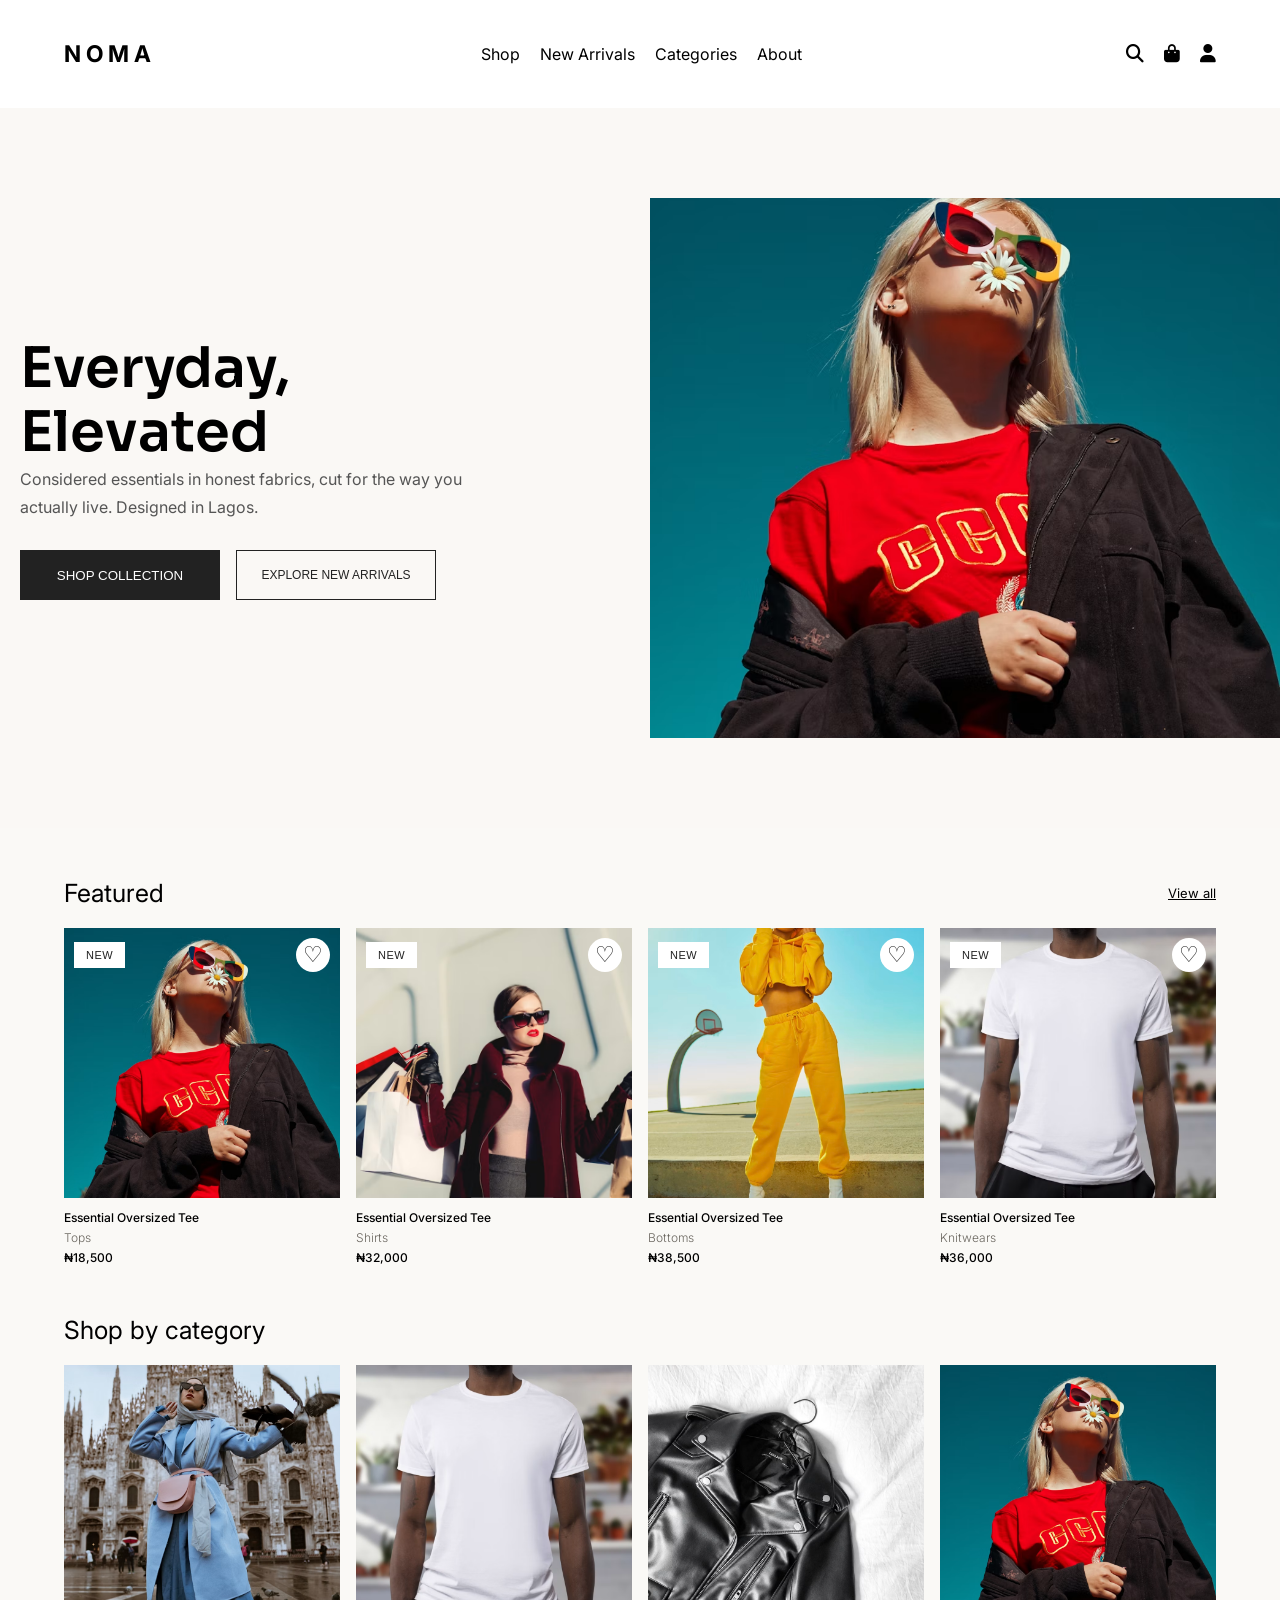
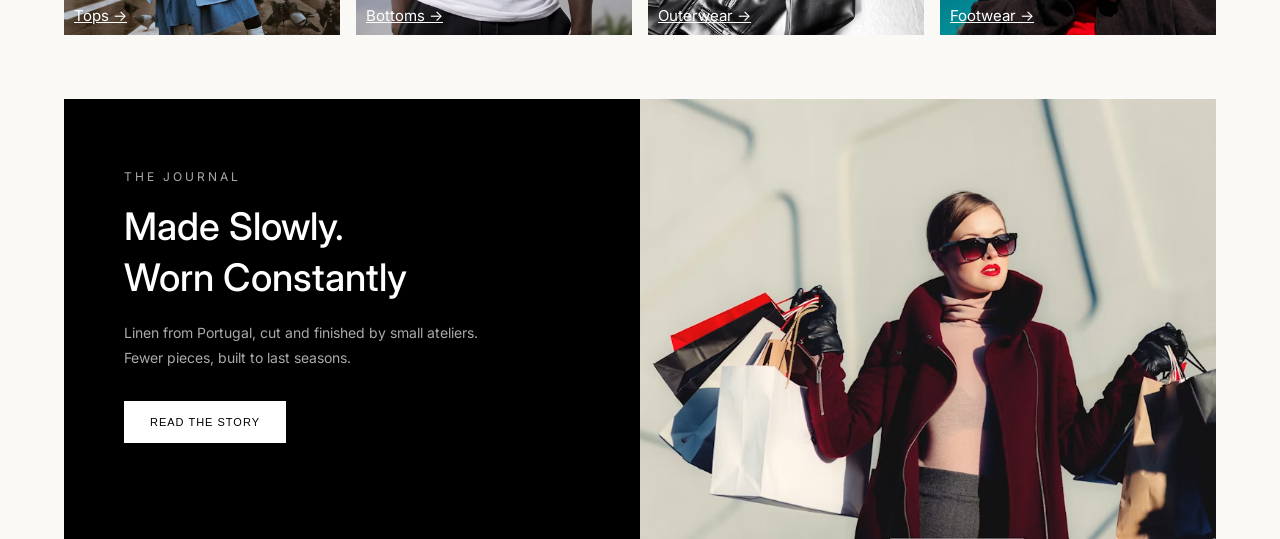
==== index.html @ 4d9f53d2 "update on story" ====
<!doctype html>
<html lang="en">

<head>
  <meta charset="UTF-8" />
  <meta name="viewport" content="width=device-width, initial-scale=1.0" />
  <link rel="stylesheet" href="https://cdnjs.cloudflare.com/ajax/libs/font-awesome/6.7.2/css/all.min.css" />
  <link rel="stylesheet" href="/css/style.css" />
  <title>NOMA</title>
</head>

<body>
  <div class="container">
    <nav class="nav">
      <i class="fa-solid fa-bars menu-icon" id="menu-toggle"></i>

      <h1>NOMA</h1>

      <div class="nav-sect2" id="nav-links">
        <a href="#">Shop</a>
        <a href="#">New Arrivals</a>
        <a href="#">Categories</a>
        <a href="#">About</a>
      </div>

      <div class="nav-icons">
        <i class="fa-solid fa-magnifying-glass"></i>
        <i class="fa-solid fa-bag-shopping"></i>
        <i class="fa-solid fa-user account-icon"></i>
      </div>
    </nav>

    <div class="header">
      <div class="header-text">
        <h1>
          Everyday, <br />
          Elevated
        </h1>
        <p>
          Considered essentials in honest fabrics, cut for the way you
          actually live. Designed in Lagos.
        </p>
        <div class="button">
          <button>SHOP COLLECTION</button>
          <button>EXPLORE NEW ARRIVALS</button>
        </div>
      </div>
      <div class="header-image">
        <img src="./assets/product-5.avif" alt="" />
      </div>
    </div>

    <div class="feature">
      <div class="feature-text">
        <h1>Featured</h1>
        <a href="#">View all</a>
      </div>
      <div class="feature-cards">
        <div class="product-card">
          <div class="product-image-container">
            <img src="./assets/product-5.avif" class="product-image" />
            <div class="feature-button">
              <button class="product-badge">New</button>
              <button class="wishlist-button">♡</button>
            </div>
          </div>
          <div class="product-info">
            <h2 class="product-name">Essential Oversized Tee</h2>
            <h3 class="product-catgory">Tops</h3>
            <h4 class="product-price">₦18,500</h4>
          </div>
        </div>
        <div class="product-card">
          <div class="product-image-container">
            <img src="./assets/product-1.avif" class="product-image" />
            <div class="feature-button">
              <button class="product-badge">New</button>
              <button class="wishlist-button">♡</button>
            </div>
          </div>
          <div class="product-info">
            <h2 class="product-name">Essential Oversized Tee</h2>
            <h3 class="product-catgory">Shirts</h3>
            <h4 class="product-price">₦32,000</h4>
          </div>
        </div>
        <div class="product-card">
          <div class="product-image-container">
            <img src="./assets/product-2.avif" class="product-image" />
            <div class="feature-button">
              <button class="product-badge">New</button>
              <button class="wishlist-button">♡</button>
            </div>
          </div>
          <div class="product-info">
            <h2 class="product-name">Essential Oversized Tee</h2>
            <h3 class="product-catgory">Bottoms</h3>
            <h4 class="product-price">₦38,500</h4>
          </div>
        </div>
        <div class="product-card">
          <div class="product-image-container">
            <img src="./assets/product-3.avif" class="product-image" />
            <div class="feature-button">
              <button class="product-badge">New</button>
              <button class="wishlist-button">♡</button>
            </div>
          </div>
          <div class="product-info">
            <h2 class="product-name">Essential Oversized Tee</h2>
            <h3 class="product-catgory">Knitwears</h3>
            <h4 class="product-price">₦36,000</h4>
          </div>
        </div>
      </div>
      </div>

       <div class="feature">
        <div class="feature-text">
          <h1>Shop by category</h1>
        </div>
        <div class="feature-cards">
          <div class="product-card">
            <div class="product-image-container">
              <img src="./assets/product-6.avif" class="product-image" />
              <a href="#">Tops &rarr;</a>
            </div>
          </div>
          <div class="product-card">
            <div class="product-image-container">
              <img src="./assets/product-3.avif" class="product-image" />
              <a href="#">Bottoms &rarr;</a>
            </div>
          </div>
          <div class="product-card">
            <div class="product-image-container">
              <img src="./assets/product-7.avif" class="product-image" />
              <a href="#">Outerwear &rarr;</a>
            </div>
          </div>
          <div class="product-card">
            <div class="product-image-container">
              <img src="./assets/product-5.avif" class="product-image" />
              <a href="#">Footwear &rarr;</a>
            </div>
          </div>
        </div>
      </div>
    <div class="story">
      <div class="story-text">
        <h4>The Journal</h4>
        <h1>Made Slowly.</h1>
        <h1>Worn Constantly</h1>
        <p>Linen from Portugal, cut and finished by small ateliers. Fewer pieces, built to last seasons.</p>
        <button>READ THE STORY</button>
      </div>
      <div class="story-image">
        <img src="./assets/product-1.avif" alt="">
      </div>
    </div>

  </div>
    <script src="js/main.js"></script>
</body>

</html>
---- css/style.css ----
@import url("https://fonts.googleapis.com/css2?family=Inter:ital,opsz,wght@0,14..32,100..900;1,14..32,100..900&family=Sora:wght@100..800&display=swap");

* {
  margin: 0;
  padding: 0;
  box-sizing: border-box;
}

body {
  font-family: "Inter", sans-serif;
  background-color: #faf9f6;
}

/* Nav Css Goes here >>>>> */
.nav {
  display: flex;
  justify-content: space-between;
  align-items: center;
  min-height: 12vh;
  background-color: #fff;
  padding: 15px 5%;
}

.nav > h1 {
  letter-spacing: 5px;
  font-size: 23px;
}

.nav-sect2 {
  display: flex;
  gap: 20px;
}

.nav-sect2 > a {
  text-decoration: none;
  color: #000;
  font-weight: 400;
}

.nav-icons {
  display: flex;
  gap: 20px;
  align-items: center;
}

.nav-icons i {
  font-size: 18px;
  cursor: pointer;
}

.menu-icon {
  display: none;
  font-size: 20px;
  cursor: pointer;
}

/* Mobile menu */
@media screen and (max-width: 768px) {
  .nav {
    position: relative;
    min-height: 70px;
    padding: 15px 20px;
  }

  .nav-sect2 {
    display: none;
    position: absolute;
    top: 100%;
    left: 0;
    width: 100%;
    flex-direction: column;
    gap: 0;
    background-color: #fff;
    padding: 15px 20px;
    z-index: 10;
  }

  .nav-sect2.active {
    display: flex;
  }

  .nav-sect2 a {
    padding: 12px 0;
  }

  .menu-icon {
    display: block;
  }

  .nav > h1 {
    font-size: 21px;
  }

  .nav-icons {
    gap: 15px;
  }

  .account-icon {
    display: none;
  }
}

/* Header Css goes here >>>>> */

.header {
  display: flex;
  min-height: 80vh;
  align-items: center;
  padding-left: 20px;
  background-color: #faf8f5;
}
.header-text {
  width: 50%;
}
.header-image {
  width: 50%;
}
.header-image img {
  width: 100%;
  height: auto;
  max-height: 540px;
  object-fit: cover;
  display: block;
}
.header-text h1 {
  font-family: "Sora", sans-serif;
  font-size: 56px;
  font-weight: 600;
  line-height: 1.15;
}
.header-text p {
  font-size: 16px;
  line-height: 1.8;
  color: #555;
  max-width: 450px;
}
.button {
  display: flex;
  gap: 16px;
  margin-top: 28px;
}
.button button:first-child {
  background-color: #222;
  color: #fff;
  border: 1px solid #222;
}

.button button:last-child {
  background-color: transparent;
  color: #222;
  border: 1px solid #222;
  font-size: 12px;
}
.button button {
  padding: 14px 20px;
  width: 200px;
  height: 50px;
  cursor: pointer;
  transition: 0.3s ease;
}
.button button:first-child:hover {
  background-color: #444;
}

.button button:last-child:hover {
  background-color: #222;
  color: #fff;
}

@media (max-width: 768px) {
  .header {
    flex-direction: column;
    padding: 40px 20px;
    gap: 32px;
  }
  .header-text,
  .header-image {
    width: 100%;
  }
  .button {
    flex-wrap: wrap;
  }
  .header-image img {
    max-height: 420px;
  }
}
.feature {
  width: 90%;
  margin: auto;
  margin-top: 50px;
}
.feature-text {
  display: flex;
  justify-content: space-between;
  align-items: center;
}
.feature h1 {
  font-weight: 400;
  font-size: 25px;
}
.feature a {
  color: #000;
  font-size: 13px;
}
.feature-cards {
  margin-top: 20px;
}
.product-card {
  /* width: 290px; */
  width: calc(25% - 12px);
  min-width: 200px;
}
.product-image-container img {
  width: 100%;
  height: 270px;
  display: block;
  object-fit: cover;
}
.product-image-container {
  position: relative;
}

.feature-button {
  position: absolute;
  top: 10px;
  left: 10px;
  right: 10px;
  display: flex;
  justify-content: space-between;
  align-items: center;
}

.product-badge {
  background-color: #fff;
  color: #222;
  border: none;
  padding: 7px 12px;
  font-size: 11px;
  font-weight: 500;
  letter-spacing: 0.5px;
  text-transform: uppercase;
  cursor: pointer;
}

.wishlist-button {
  width: 34px;
  height: 34px;
  display: flex;
  justify-content: center;
  align-items: center;
  background-color: #fff;
  color: #222;
  border: none;
  border-radius: 50%;
  font-size: 22px;
  cursor: pointer;
  transition: all 0.3s ease;
}

.wishlist-button:hover {
  background-color: #222;
  color: #fff;
}

.feature-cards {
  display: flex;
  justify-content: space-between;
  gap: 1rem;
  flex-wrap: wrap;
}
.product-info {
  margin-top: 12px;
  display: flex;
  flex-direction: column;
  gap: 5px;
}
.product-info h2 {
  font-weight: 500;
  font-size: 12px;
}
.product-info h3 {
  font-size: 12px;
  color: #6b6760;
  font-weight: 300;
}
.product-info h4 {
  font-size: 12px;
  font-weight: 500;
}

/* Tablet */
@media (max-width: 1024px) {
  .product-card {
    width: calc(33.333% - 12px);
    min-width: 0;
  }
}

/* Mobile */
@media (max-width: 768px) {
  .feature {
    width: 92%;
  }

  .feature-cards {
    display: grid;
    grid-template-columns: repeat(2, minmax(0, 1fr));
    gap: 24px 12px;
  }

  .product-card {
    width: 100%;
  }

  .product-image-container img {
    height: auto;
    aspect-ratio: 3 / 4;
    object-fit: cover;
  }

  .feature h1 {
    font-size: 22px;
  }

  .product-info h2,
  .product-info h3,
  .product-info h4 {
    font-size: 11px;
  }
}

/* Small mobile screens */
@media (max-width: 380px) {
  .feature-cards {
    gap: 20px 8px;
  }

  .product-info h2,
  .product-info h3,
  .product-info h4 {
    font-size: 10px;
  }

  .product-badge {
    padding: 5px 7px;
    font-size: 9px;
  }

  .wishlist-button {
    width: 30px;
    height: 30px;
    font-size: 19px;
  }
}
.product-image-container > a {
  position: absolute;
  /* top: -2px; */
  bottom: 10px;
  left: 10px;
  right: 10px;
  display: flex;
  justify-content: space-between;
  align-items: center;
  color: #fff;
  font-size: 15px;
}
.story {
  display: flex;
  justify-content: center;
  align-items: stretch;
  max-width: 90%;
  overflow-x: hidden;
  margin: auto;
  margin-top: 4rem;
}
.story-text {
  width: 50%;
  box-sizing: border-box;
  padding: 70px 60px;
  color: #fff;
  background-color: #000;
}
.story-image {
  width: 50%;
}
.story-image > img {
  width: 100%;
  height: 440px;
  object-fit: cover;
  display: block;
}
.story-text h4 {
  font-size: 12px;
  font-weight: 400;
  letter-spacing: 3px;
  text-transform: uppercase;
  color: #aaa;
  margin-bottom: 20px;
}

.story-text h1 {
  font-size: 38px;
  font-weight: 500;
  line-height: 1.2;
  margin-bottom: 5px;
}

.story-text p {
  color: #aaa;
  font-size: 14px;
  line-height: 1.8;
  margin-top: 20px;
  max-width: 380px;
}

.story-text button {
  margin-top: 30px;
  padding: 14px 25px;
  background: #fff;
  color: #000;
  border: 1px solid #fff;
  cursor: pointer;
  letter-spacing: 1px;
  font-size: 11px;
}
/* Tablet */
@media (max-width: 768px) {
  .story {
    max-width: 95%;
  }

  .story-text {
    padding: 40px 30px;
  }

  .story-text h1 {
    font-size: 30px;
  }

  .story-image img {
    height: 380px;
  }
}

/* Mobile */
@media (max-width: 480px) {
  .story {
    flex-direction: column;
    max-width: 90%;
  }

  .story-text,
  .story-image {
    width: 100%;
  }

  .story-text {
    padding: 40px 25px;
  }

  .story-text h1 {
    font-size: 28px;
  }

  .story-text p {
    font-size: 13px;
  }

  .story-image img {
    width: 100%;
    height: 350px;
  }
}
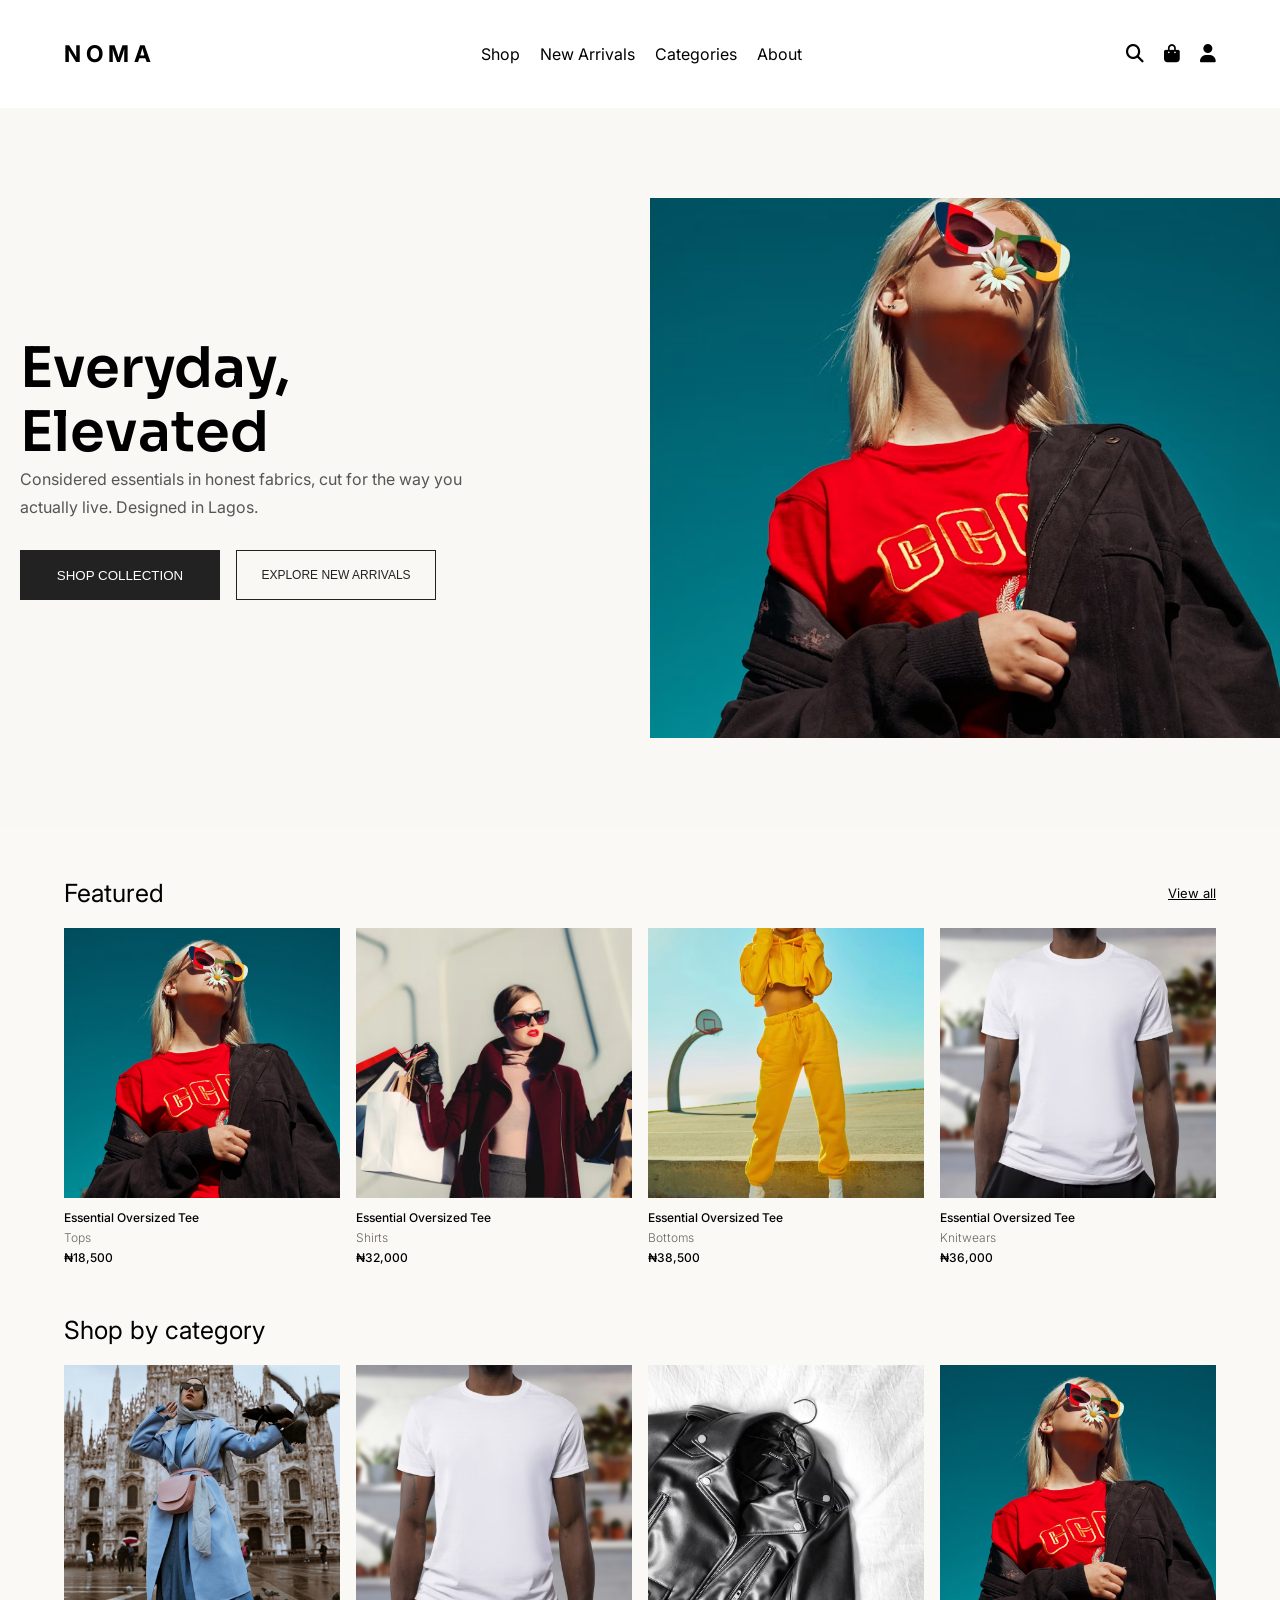
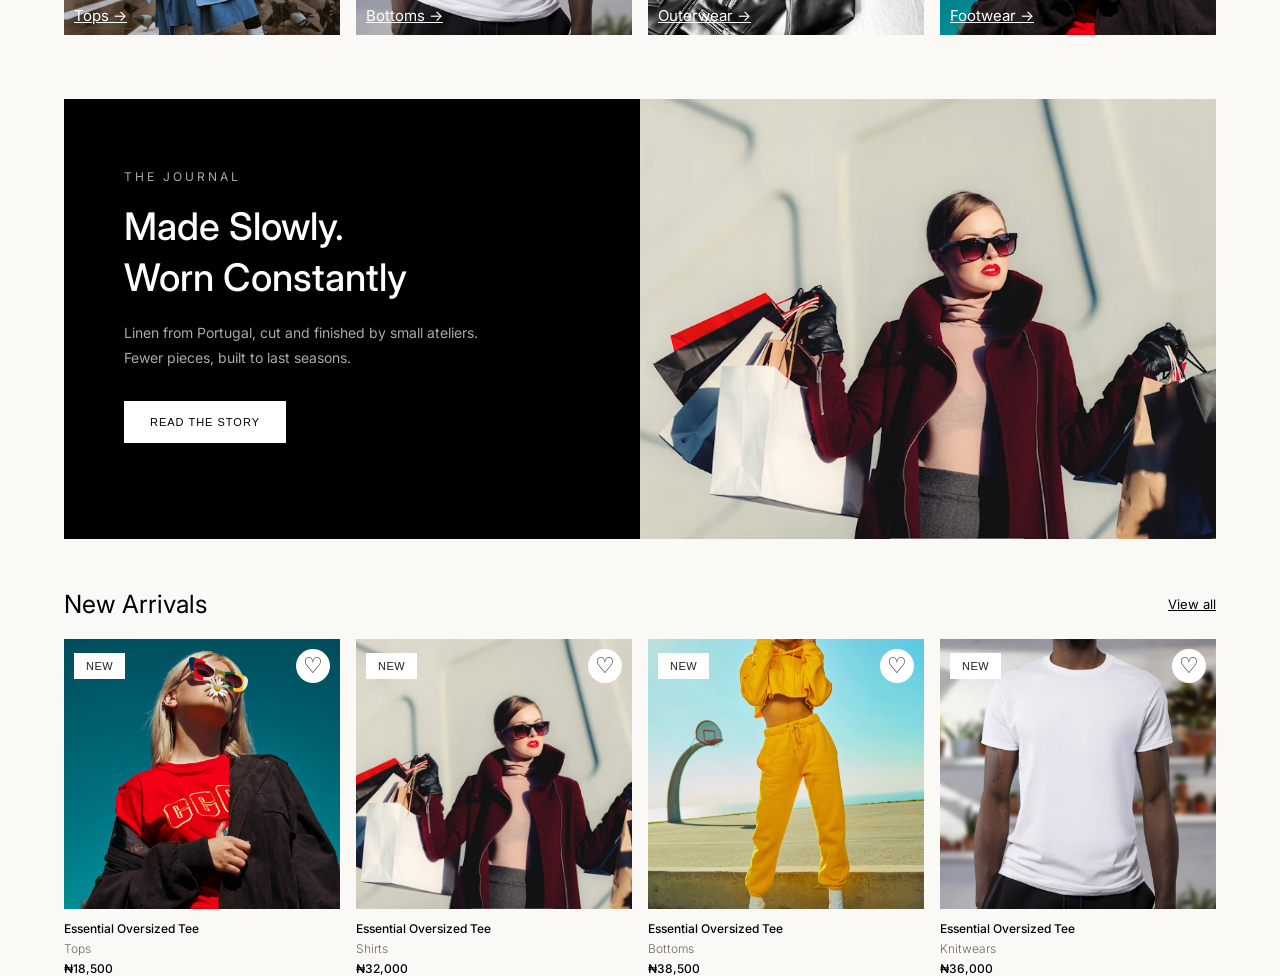
==== commit b2dbdaf8: "new arrivals" ====
--- a/index.html
+++ b/index.html
@@ -59,10 +59,6 @@
         <div class="product-card">
           <div class="product-image-container">
             <img src="./assets/product-5.avif" class="product-image" />
-            <div class="feature-button">
-              <button class="product-badge">New</button>
-              <button class="wishlist-button">♡</button>
-            </div>
           </div>
           <div class="product-info">
             <h2 class="product-name">Essential Oversized Tee</h2>
@@ -73,10 +69,6 @@
         <div class="product-card">
           <div class="product-image-container">
             <img src="./assets/product-1.avif" class="product-image" />
-            <div class="feature-button">
-              <button class="product-badge">New</button>
-              <button class="wishlist-button">♡</button>
-            </div>
           </div>
           <div class="product-info">
             <h2 class="product-name">Essential Oversized Tee</h2>
@@ -87,10 +79,6 @@
         <div class="product-card">
           <div class="product-image-container">
             <img src="./assets/product-2.avif" class="product-image" />
-            <div class="feature-button">
-              <button class="product-badge">New</button>
-              <button class="wishlist-button">♡</button>
-            </div>
           </div>
           <div class="product-info">
             <h2 class="product-name">Essential Oversized Tee</h2>
@@ -101,10 +89,6 @@
         <div class="product-card">
           <div class="product-image-container">
             <img src="./assets/product-3.avif" class="product-image" />
-            <div class="feature-button">
-              <button class="product-badge">New</button>
-              <button class="wishlist-button">♡</button>
-            </div>
           </div>
           <div class="product-info">
             <h2 class="product-name">Essential Oversized Tee</h2>
@@ -159,6 +143,71 @@
       </div>
     </div>
 
+     <div class="feature">
+      <div class="feature-text">
+        <h1>New Arrivals</h1>
+        <a href="#">View all</a>
+      </div>
+      <div class="feature-cards">
+        <div class="product-card">
+          <div class="product-image-container">
+            <img src="./assets/product-5.avif" class="product-image" />
+            <div class="feature-button">
+              <button class="product-badge">New</button>
+              <button class="wishlist-button">♡</button>
+            </div>
+          </div>
+          <div class="product-info">
+            <h2 class="product-name">Essential Oversized Tee</h2>
+            <h3 class="product-catgory">Tops</h3>
+            <h4 class="product-price">₦18,500</h4>
+          </div>
+        </div>
+        <div class="product-card">
+          <div class="product-image-container">
+            <img src="./assets/product-1.avif" class="product-image" />
+            <div class="feature-button">
+              <button class="product-badge">New</button>
+              <button class="wishlist-button">♡</button>
+            </div>
+          </div>
+          <div class="product-info">
+            <h2 class="product-name">Essential Oversized Tee</h2>
+            <h3 class="product-catgory">Shirts</h3>
+            <h4 class="product-price">₦32,000</h4>
+          </div>
+        </div>
+        <div class="product-card">
+          <div class="product-image-container">
+            <img src="./assets/product-2.avif" class="product-image" />
+            <div class="feature-button">
+              <button class="product-badge">New</button>
+              <button class="wishlist-button">♡</button>
+            </div>
+          </div>
+          <div class="product-info">
+            <h2 class="product-name">Essential Oversized Tee</h2>
+            <h3 class="product-catgory">Bottoms</h3>
+            <h4 class="product-price">₦38,500</h4>
+          </div>
+        </div>
+        <div class="product-card">
+          <div class="product-image-container">
+            <img src="./assets/product-3.avif" class="product-image" />
+            <div class="feature-button">
+              <button class="product-badge">New</button>
+              <button class="wishlist-button">♡</button>
+            </div>
+          </div>
+          <div class="product-info">
+            <h2 class="product-name">Essential Oversized Tee</h2>
+            <h3 class="product-catgory">Knitwears</h3>
+            <h4 class="product-price">₦36,000</h4>
+          </div>
+        </div>
+      </div>
+      </div>
+
   </div>
     <script src="js/main.js"></script>
 </body>
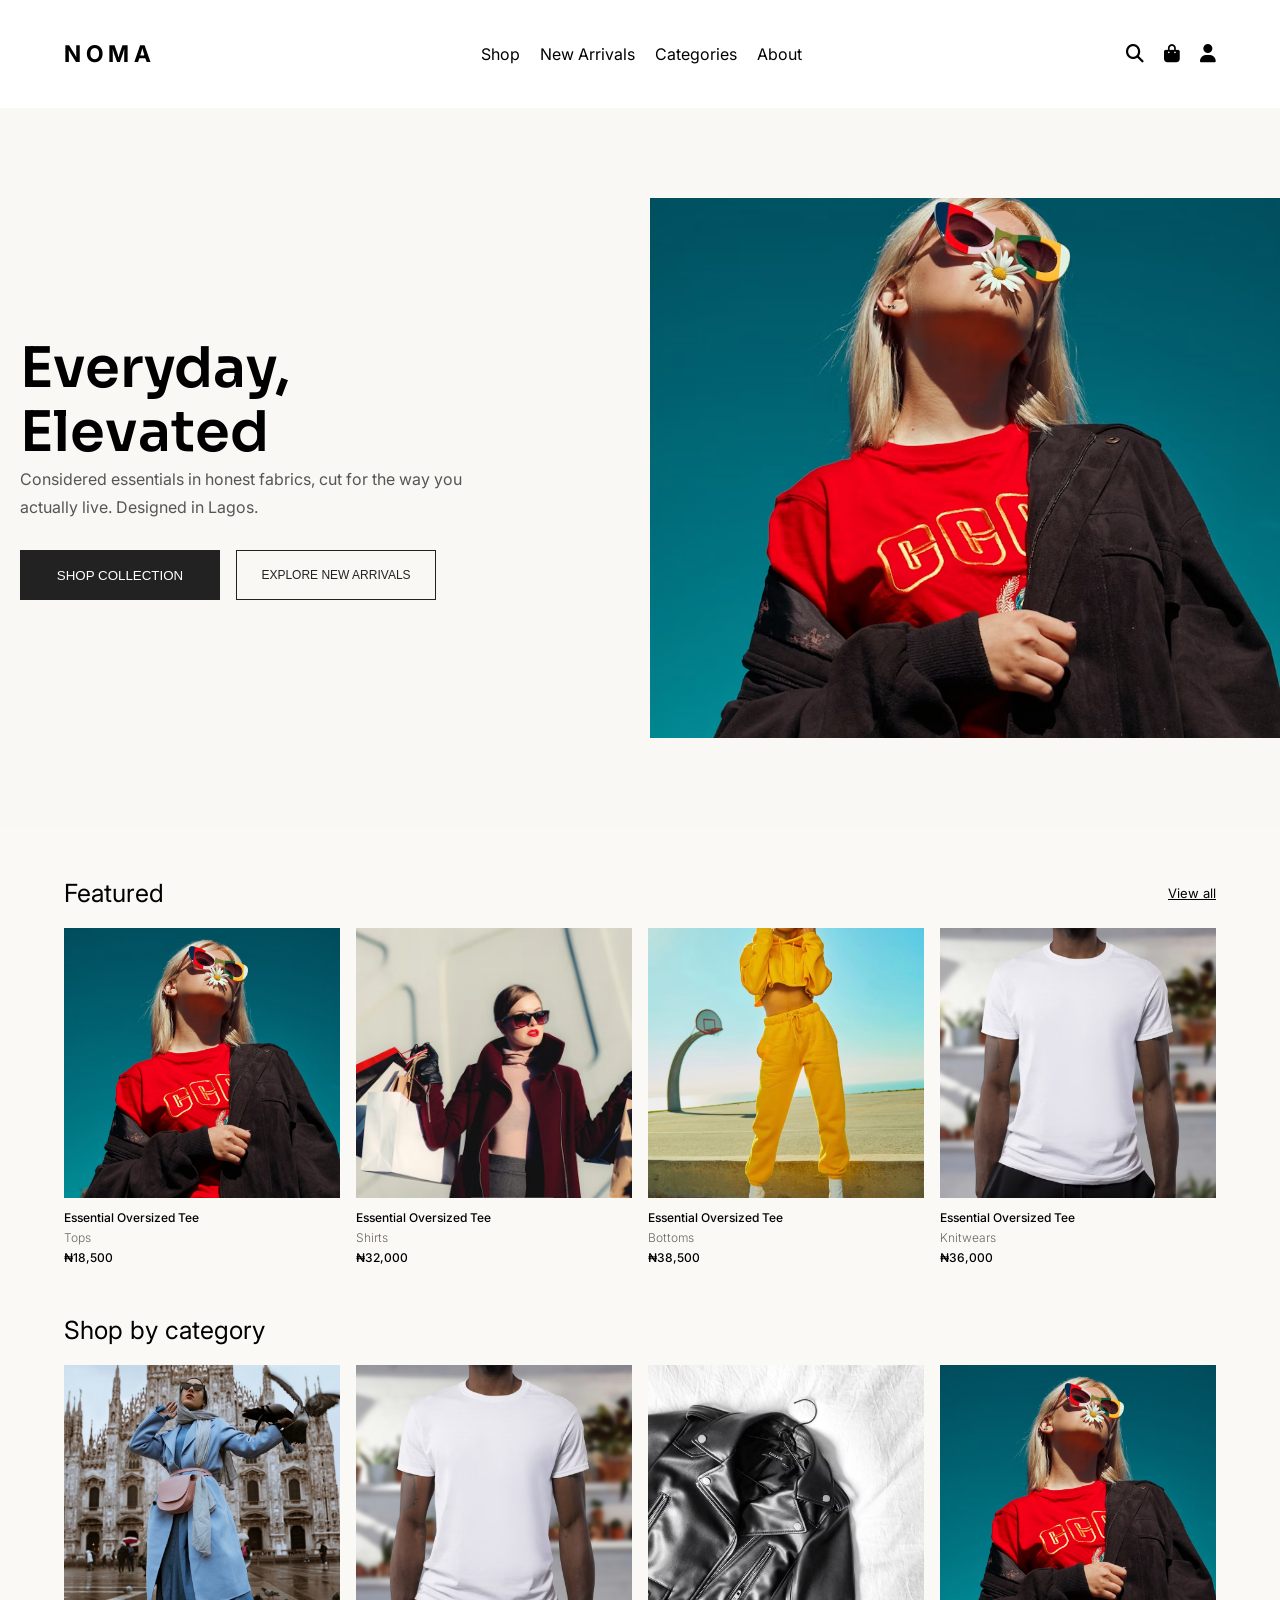
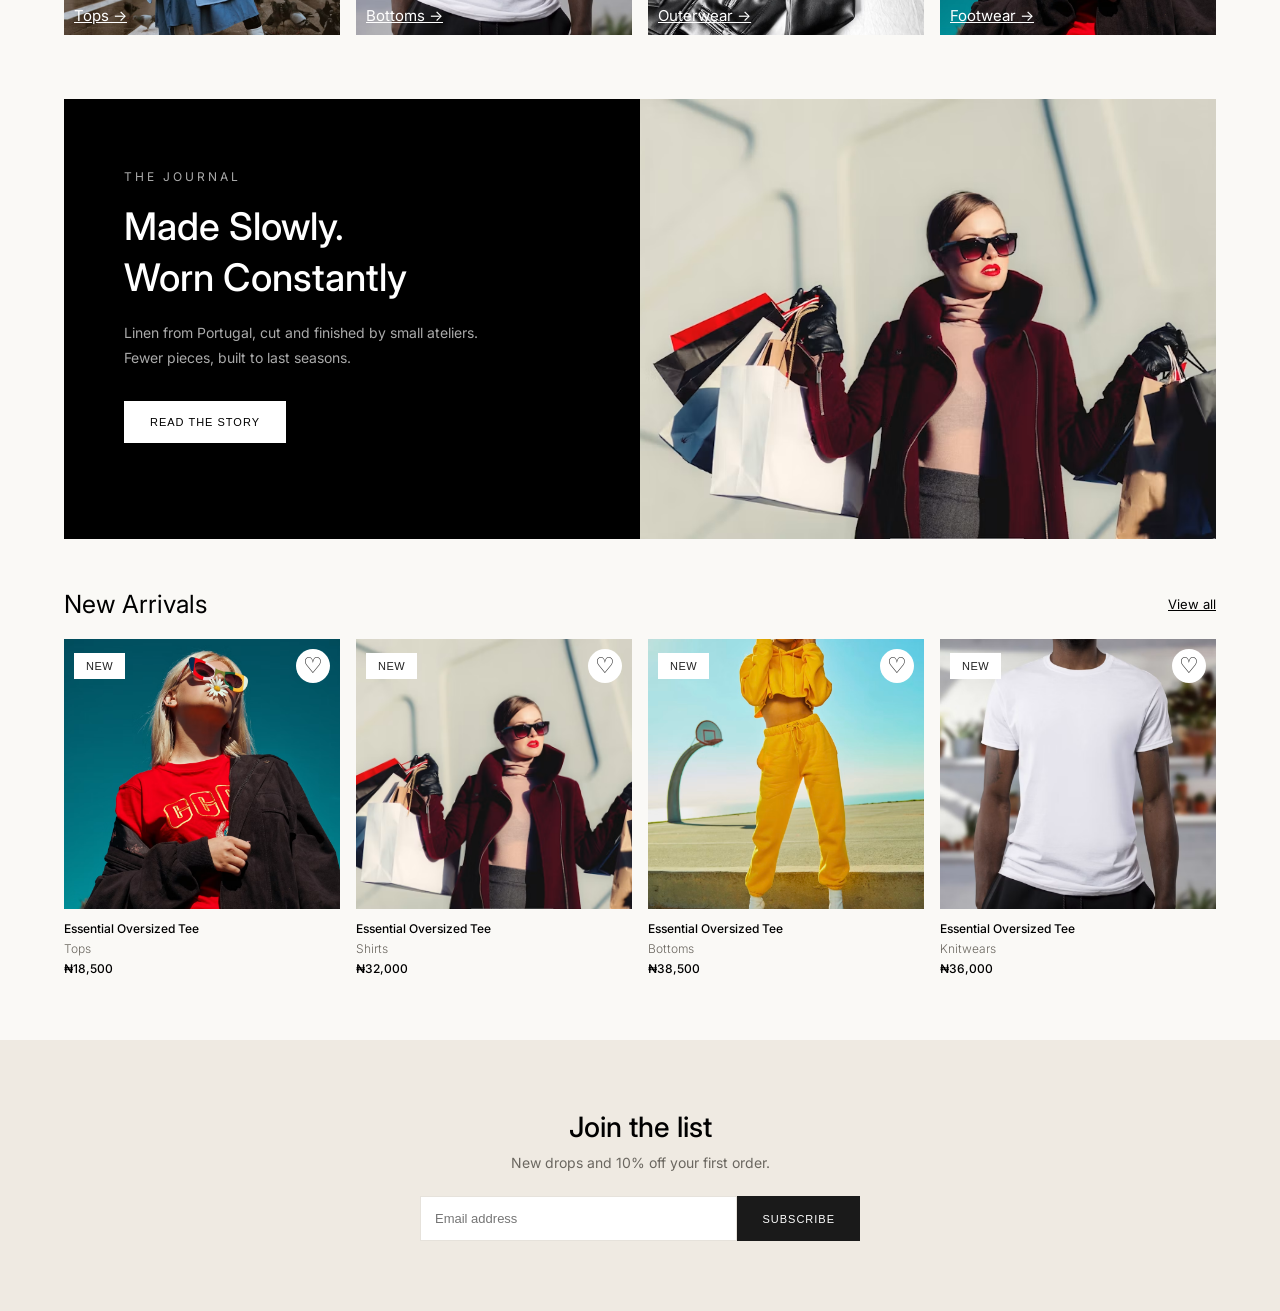
==== commit 031301ca: "waitlist" ====
--- a/index.html
+++ b/index.html
@@ -1,105 +1,107 @@
 <!doctype html>
 <html lang="en">
-
-<head>
-  <meta charset="UTF-8" />
-  <meta name="viewport" content="width=device-width, initial-scale=1.0" />
-  <link rel="stylesheet" href="https://cdnjs.cloudflare.com/ajax/libs/font-awesome/6.7.2/css/all.min.css" />
-  <link rel="stylesheet" href="/css/style.css" />
-  <title>NOMA</title>
-</head>
-
-<body>
-  <div class="container">
-    <nav class="nav">
-      <i class="fa-solid fa-bars menu-icon" id="menu-toggle"></i>
-
-      <h1>NOMA</h1>
-
-      <div class="nav-sect2" id="nav-links">
-        <a href="#">Shop</a>
-        <a href="#">New Arrivals</a>
-        <a href="#">Categories</a>
-        <a href="#">About</a>
-      </div>
-
-      <div class="nav-icons">
-        <i class="fa-solid fa-magnifying-glass"></i>
-        <i class="fa-solid fa-bag-shopping"></i>
-        <i class="fa-solid fa-user account-icon"></i>
-      </div>
-    </nav>
-
-    <div class="header">
-      <div class="header-text">
-        <h1>
-          Everyday, <br />
-          Elevated
-        </h1>
-        <p>
-          Considered essentials in honest fabrics, cut for the way you
-          actually live. Designed in Lagos.
-        </p>
-        <div class="button">
-          <button>SHOP COLLECTION</button>
-          <button>EXPLORE NEW ARRIVALS</button>
-        </div>
-      </div>
-      <div class="header-image">
-        <img src="./assets/product-5.avif" alt="" />
-      </div>
-    </div>
-
-    <div class="feature">
-      <div class="feature-text">
-        <h1>Featured</h1>
-        <a href="#">View all</a>
-      </div>
-      <div class="feature-cards">
-        <div class="product-card">
-          <div class="product-image-container">
-            <img src="./assets/product-5.avif" class="product-image" />
-          </div>
-          <div class="product-info">
-            <h2 class="product-name">Essential Oversized Tee</h2>
-            <h3 class="product-catgory">Tops</h3>
-            <h4 class="product-price">₦18,500</h4>
-          </div>
-        </div>
-        <div class="product-card">
-          <div class="product-image-container">
-            <img src="./assets/product-1.avif" class="product-image" />
-          </div>
-          <div class="product-info">
-            <h2 class="product-name">Essential Oversized Tee</h2>
-            <h3 class="product-catgory">Shirts</h3>
-            <h4 class="product-price">₦32,000</h4>
-          </div>
-        </div>
-        <div class="product-card">
-          <div class="product-image-container">
-            <img src="./assets/product-2.avif" class="product-image" />
-          </div>
-          <div class="product-info">
-            <h2 class="product-name">Essential Oversized Tee</h2>
-            <h3 class="product-catgory">Bottoms</h3>
-            <h4 class="product-price">₦38,500</h4>
-          </div>
-        </div>
-        <div class="product-card">
-          <div class="product-image-container">
-            <img src="./assets/product-3.avif" class="product-image" />
-          </div>
-          <div class="product-info">
-            <h2 class="product-name">Essential Oversized Tee</h2>
-            <h3 class="product-catgory">Knitwears</h3>
-            <h4 class="product-price">₦36,000</h4>
-          </div>
-        </div>
-      </div>
-      </div>
-
-       <div class="feature">
+  <head>
+    <meta charset="UTF-8" />
+    <meta name="viewport" content="width=device-width, initial-scale=1.0" />
+    <link
+      rel="stylesheet"
+      href="https://cdnjs.cloudflare.com/ajax/libs/font-awesome/6.7.2/css/all.min.css"
+    />
+    <link rel="stylesheet" href="/css/style.css" />
+    <title>NOMA</title>
+  </head>
+
+  <body>
+    <div class="container">
+      <nav class="nav">
+        <i class="fa-solid fa-bars menu-icon" id="menu-toggle"></i>
+
+        <h1>NOMA</h1>
+
+        <div class="nav-sect2" id="nav-links">
+          <a href="#">Shop</a>
+          <a href="#">New Arrivals</a>
+          <a href="#">Categories</a>
+          <a href="#">About</a>
+        </div>
+
+        <div class="nav-icons">
+          <i class="fa-solid fa-magnifying-glass"></i>
+          <i class="fa-solid fa-bag-shopping"></i>
+          <i class="fa-solid fa-user account-icon"></i>
+        </div>
+      </nav>
+
+      <div class="header">
+        <div class="header-text">
+          <h1>
+            Everyday, <br />
+            Elevated
+          </h1>
+          <p>
+            Considered essentials in honest fabrics, cut for the way you
+            actually live. Designed in Lagos.
+          </p>
+          <div class="button">
+            <button>SHOP COLLECTION</button>
+            <button>EXPLORE NEW ARRIVALS</button>
+          </div>
+        </div>
+        <div class="header-image">
+          <img src="./assets/product-5.avif" alt="" />
+        </div>
+      </div>
+
+      <div class="feature">
+        <div class="feature-text">
+          <h1>Featured</h1>
+          <a href="#">View all</a>
+        </div>
+        <div class="feature-cards">
+          <div class="product-card">
+            <div class="product-image-container">
+              <img src="./assets/product-5.avif" class="product-image" />
+            </div>
+            <div class="product-info">
+              <h2 class="product-name">Essential Oversized Tee</h2>
+              <h3 class="product-catgory">Tops</h3>
+              <h4 class="product-price">₦18,500</h4>
+            </div>
+          </div>
+          <div class="product-card">
+            <div class="product-image-container">
+              <img src="./assets/product-1.avif" class="product-image" />
+            </div>
+            <div class="product-info">
+              <h2 class="product-name">Essential Oversized Tee</h2>
+              <h3 class="product-catgory">Shirts</h3>
+              <h4 class="product-price">₦32,000</h4>
+            </div>
+          </div>
+          <div class="product-card">
+            <div class="product-image-container">
+              <img src="./assets/product-2.avif" class="product-image" />
+            </div>
+            <div class="product-info">
+              <h2 class="product-name">Essential Oversized Tee</h2>
+              <h3 class="product-catgory">Bottoms</h3>
+              <h4 class="product-price">₦38,500</h4>
+            </div>
+          </div>
+          <div class="product-card">
+            <div class="product-image-container">
+              <img src="./assets/product-3.avif" class="product-image" />
+            </div>
+            <div class="product-info">
+              <h2 class="product-name">Essential Oversized Tee</h2>
+              <h3 class="product-catgory">Knitwears</h3>
+              <h4 class="product-price">₦36,000</h4>
+            </div>
+          </div>
+        </div>
+      </div>
+
+      <div class="feature">
         <div class="feature-text">
           <h1>Shop by category</h1>
         </div>
@@ -130,86 +132,97 @@
           </div>
         </div>
       </div>
-    <div class="story">
-      <div class="story-text">
-        <h4>The Journal</h4>
-        <h1>Made Slowly.</h1>
-        <h1>Worn Constantly</h1>
-        <p>Linen from Portugal, cut and finished by small ateliers. Fewer pieces, built to last seasons.</p>
-        <button>READ THE STORY</button>
-      </div>
-      <div class="story-image">
-        <img src="./assets/product-1.avif" alt="">
-      </div>
+      <div class="story">
+        <div class="story-text">
+          <h4>The Journal</h4>
+          <h1>Made Slowly.</h1>
+          <h1>Worn Constantly</h1>
+          <p>
+            Linen from Portugal, cut and finished by small ateliers. Fewer
+            pieces, built to last seasons.
+          </p>
+          <button>READ THE STORY</button>
+        </div>
+        <div class="story-image">
+          <img src="./assets/product-1.avif" alt="" />
+        </div>
+      </div>
+
+      <div class="feature">
+        <div class="feature-text">
+          <h1>New Arrivals</h1>
+          <a href="#">View all</a>
+        </div>
+        <div class="feature-cards">
+          <div class="product-card">
+            <div class="product-image-container">
+              <img src="./assets/product-5.avif" class="product-image" />
+              <div class="feature-button">
+                <button class="product-badge">New</button>
+                <button class="wishlist-button">♡</button>
+              </div>
+            </div>
+            <div class="product-info">
+              <h2 class="product-name">Essential Oversized Tee</h2>
+              <h3 class="product-catgory">Tops</h3>
+              <h4 class="product-price">₦18,500</h4>
+            </div>
+          </div>
+          <div class="product-card">
+            <div class="product-image-container">
+              <img src="./assets/product-1.avif" class="product-image" />
+              <div class="feature-button">
+                <button class="product-badge">New</button>
+                <button class="wishlist-button">♡</button>
+              </div>
+            </div>
+            <div class="product-info">
+              <h2 class="product-name">Essential Oversized Tee</h2>
+              <h3 class="product-catgory">Shirts</h3>
+              <h4 class="product-price">₦32,000</h4>
+            </div>
+          </div>
+          <div class="product-card">
+            <div class="product-image-container">
+              <img src="./assets/product-2.avif" class="product-image" />
+              <div class="feature-button">
+                <button class="product-badge">New</button>
+                <button class="wishlist-button">♡</button>
+              </div>
+            </div>
+            <div class="product-info">
+              <h2 class="product-name">Essential Oversized Tee</h2>
+              <h3 class="product-catgory">Bottoms</h3>
+              <h4 class="product-price">₦38,500</h4>
+            </div>
+          </div>
+          <div class="product-card">
+            <div class="product-image-container">
+              <img src="./assets/product-3.avif" class="product-image" />
+              <div class="feature-button">
+                <button class="product-badge">New</button>
+                <button class="wishlist-button">♡</button>
+              </div>
+            </div>
+            <div class="product-info">
+              <h2 class="product-name">Essential Oversized Tee</h2>
+              <h3 class="product-catgory">Knitwears</h3>
+              <h4 class="product-price">₦36,000</h4>
+            </div>
+          </div>
+        </div>
+      </div>
+
+      <section class="waitlist">
+        <h2>Join the list</h2>
+        <p>New drops and 10% off your first order.</p>
+
+        <form class="waitlist-form">
+          <input type="email" placeholder="Email address" required />
+          <button type="submit">SUBSCRIBE</button>
+        </form>
+      </section>
     </div>
-
-     <div class="feature">
-      <div class="feature-text">
-        <h1>New Arrivals</h1>
-        <a href="#">View all</a>
-      </div>
-      <div class="feature-cards">
-        <div class="product-card">
-          <div class="product-image-container">
-            <img src="./assets/product-5.avif" class="product-image" />
-            <div class="feature-button">
-              <button class="product-badge">New</button>
-              <button class="wishlist-button">♡</button>
-            </div>
-          </div>
-          <div class="product-info">
-            <h2 class="product-name">Essential Oversized Tee</h2>
-            <h3 class="product-catgory">Tops</h3>
-            <h4 class="product-price">₦18,500</h4>
-          </div>
-        </div>
-        <div class="product-card">
-          <div class="product-image-container">
-            <img src="./assets/product-1.avif" class="product-image" />
-            <div class="feature-button">
-              <button class="product-badge">New</button>
-              <button class="wishlist-button">♡</button>
-            </div>
-          </div>
-          <div class="product-info">
-            <h2 class="product-name">Essential Oversized Tee</h2>
-            <h3 class="product-catgory">Shirts</h3>
-            <h4 class="product-price">₦32,000</h4>
-          </div>
-        </div>
-        <div class="product-card">
-          <div class="product-image-container">
-            <img src="./assets/product-2.avif" class="product-image" />
-            <div class="feature-button">
-              <button class="product-badge">New</button>
-              <button class="wishlist-button">♡</button>
-            </div>
-          </div>
-          <div class="product-info">
-            <h2 class="product-name">Essential Oversized Tee</h2>
-            <h3 class="product-catgory">Bottoms</h3>
-            <h4 class="product-price">₦38,500</h4>
-          </div>
-        </div>
-        <div class="product-card">
-          <div class="product-image-container">
-            <img src="./assets/product-3.avif" class="product-image" />
-            <div class="feature-button">
-              <button class="product-badge">New</button>
-              <button class="wishlist-button">♡</button>
-            </div>
-          </div>
-          <div class="product-info">
-            <h2 class="product-name">Essential Oversized Tee</h2>
-            <h3 class="product-catgory">Knitwears</h3>
-            <h4 class="product-price">₦36,000</h4>
-          </div>
-        </div>
-      </div>
-      </div>
-
-  </div>
     <script src="js/main.js"></script>
-</body>
-
-</html>+  </body>
+</html>
--- a/css/style.css
+++ b/css/style.css
@@ -470,4 +470,68 @@
     width: 100%;
     height: 350px;
   }
+}
+
+.waitlist {
+  background-color: #EFEAE2;
+  text-align: center;
+  padding: 70px 24px;
+  margin-top: 4rem;
+}
+
+.waitlist h2 {
+  font-size: 28px;
+  font-weight: 500;
+  margin-bottom: 10px;
+}
+
+.waitlist p {
+  color: #6B6760;
+  font-size: 14px;
+}
+
+.waitlist-form {
+  display: flex;
+  max-width: 440px;
+  margin: 25px auto 0;
+}
+
+.waitlist-form input {
+  flex: 1;
+  min-width: 0;
+  padding: 14px;
+  border: 1px solid #E6E2DB;
+  outline: none;
+  font-size: 13px;
+}
+
+.waitlist-form button {
+  padding: 14px 25px;
+  background: #1A1A1A;
+  color: #fff;
+  border: none;
+  font-size: 11px;
+  letter-spacing: 1px;
+  cursor: pointer;
+}
+@media (max-width: 480px) {
+  .waitlist {
+    padding: 55px 18px;
+  }
+
+  .waitlist h2 {
+    font-size: 24px;
+  }
+
+  .waitlist-form {
+    width: 100%;
+  }
+
+  .waitlist-form input {
+    width: 60%;
+  }
+
+  .waitlist-form button {
+    padding: 14px 16px;
+  }
 }
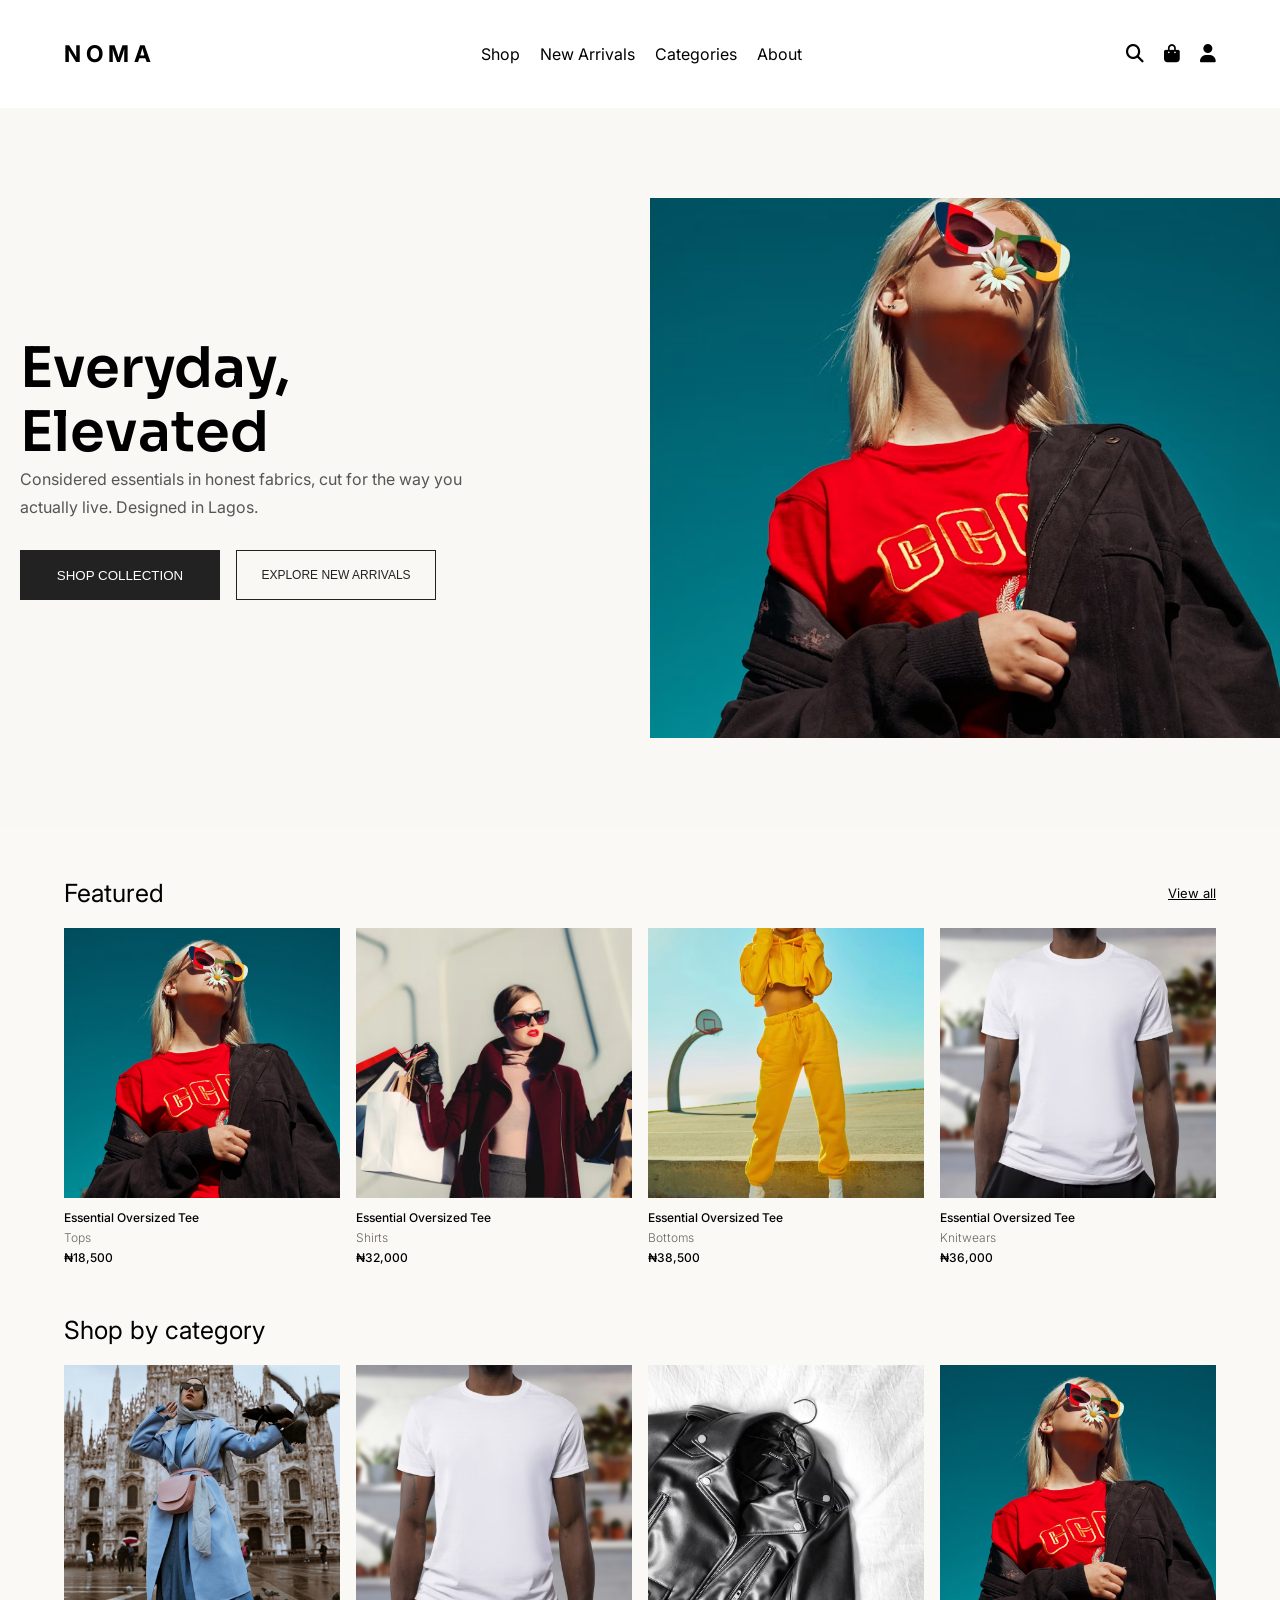
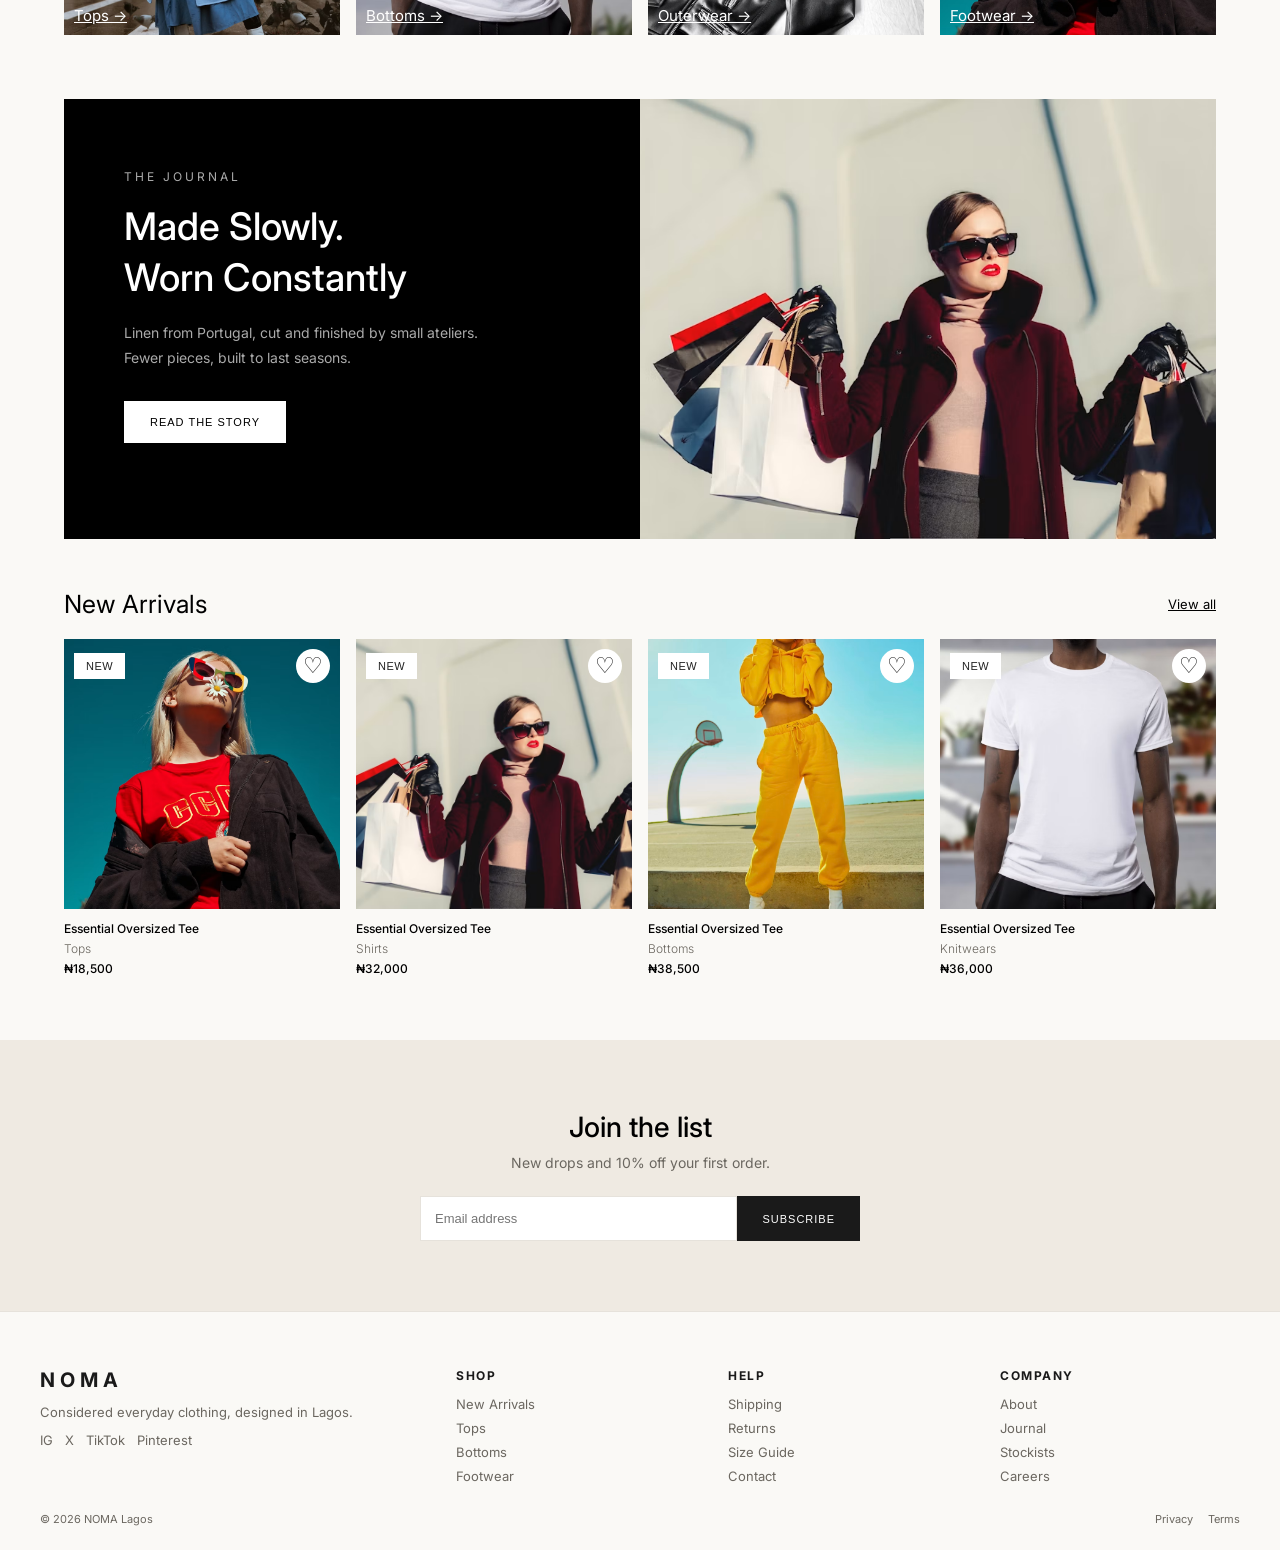
==== commit b06df89e: "footer" ====
--- a/index.html
+++ b/index.html
@@ -222,6 +222,51 @@
           <button type="submit">SUBSCRIBE</button>
         </form>
       </section>
+
+      <footer class="footer">
+        <div class="footer-brand">
+          <h2>NOMA</h2>
+          <p>Considered everyday clothing, designed in Lagos.</p>
+          <div class="socials">
+            <a href="#">IG</a>
+            <a href="#">X</a>
+            <a href="#">TikTok</a>
+            <a href="#">Pinterest</a>
+          </div>
+        </div>
+
+        <div class="footer-links">
+          <h4>SHOP</h4>
+          <a href="#">New Arrivals</a>
+          <a href="#">Tops</a>
+          <a href="#">Bottoms</a>
+          <a href="#">Footwear</a>
+        </div>
+
+        <div class="footer-links">
+          <h4>HELP</h4>
+          <a href="#">Shipping</a>
+          <a href="#">Returns</a>
+          <a href="#">Size Guide</a>
+          <a href="#">Contact</a>
+        </div>
+
+        <div class="footer-links">
+          <h4>COMPANY</h4>
+          <a href="#">About</a>
+          <a href="#">Journal</a>
+          <a href="#">Stockists</a>
+          <a href="#">Careers</a>
+        </div>
+      </footer>
+
+      <div class="footer-bottom">
+        <p>© 2026 NOMA Lagos</p>
+        <div>
+          <a href="#">Privacy</a>
+          <a href="#">Terms</a>
+        </div>
+      </div>
     </div>
     <script src="js/main.js"></script>
   </body>
--- a/css/style.css
+++ b/css/style.css
@@ -534,4 +534,99 @@
   .waitlist-form button {
     padding: 14px 16px;
   }
+}
+.footer {
+  display: grid;
+  grid-template-columns: 1.6fr 1fr 1fr 1fr;
+  gap: 32px;
+  padding: 56px 40px 28px;
+  border-top: 1px solid #E6E2DB;
+  color: #6B6760;
+  font-size: 13px;
+}
+
+.footer-brand h2 {
+  color: #1A1A1A;
+  font-size: 20px;
+  letter-spacing: 5px;
+  margin-bottom: 12px;
+}
+
+.footer-brand p {
+  margin-bottom: 12px;
+}
+
+.socials {
+  display: flex;
+  gap: 12px;
+}
+
+.footer a {
+  text-decoration: none;
+  color: inherit;
+  transition: color 0.3s ease;
+}
+
+.footer a:hover {
+  color: #1A1A1A;
+}
+
+.footer-links {
+  display: flex;
+  flex-direction: column;
+  gap: 8px;
+}
+
+.footer-links h4 {
+  color: #1A1A1A;
+  font-size: 12px;
+  letter-spacing: 1.5px;
+  margin-bottom: 5px;
+}
+
+.footer-bottom {
+  display: flex;
+  justify-content: space-between;
+  padding: 0 40px 24px;
+  color: #6B6760;
+  font-size: 11px;
+}
+
+.footer-bottom div {
+  display: flex;
+  gap: 15px;
+}
+
+.footer-bottom a {
+  color: inherit;
+  text-decoration: none;
+}
+
+@media (max-width: 768px) {
+  .footer {
+    grid-template-columns: repeat(2, 1fr);
+    gap: 35px;
+    padding: 45px 25px 30px;
+  }
+
+  .footer-brand {
+    grid-column: span 2;
+  }
+
+  .footer-bottom {
+    padding: 0 25px 24px;
+  }
+}
+
+@media (max-width: 480px) {
+  .footer {
+    gap: 30px 20px;
+    padding: 40px 18px 25px;
+  }
+
+  .footer-bottom {
+    padding: 0 18px 20px;
+    flex-wrap: wrap;
+    gap: 12px;
+  }
 }
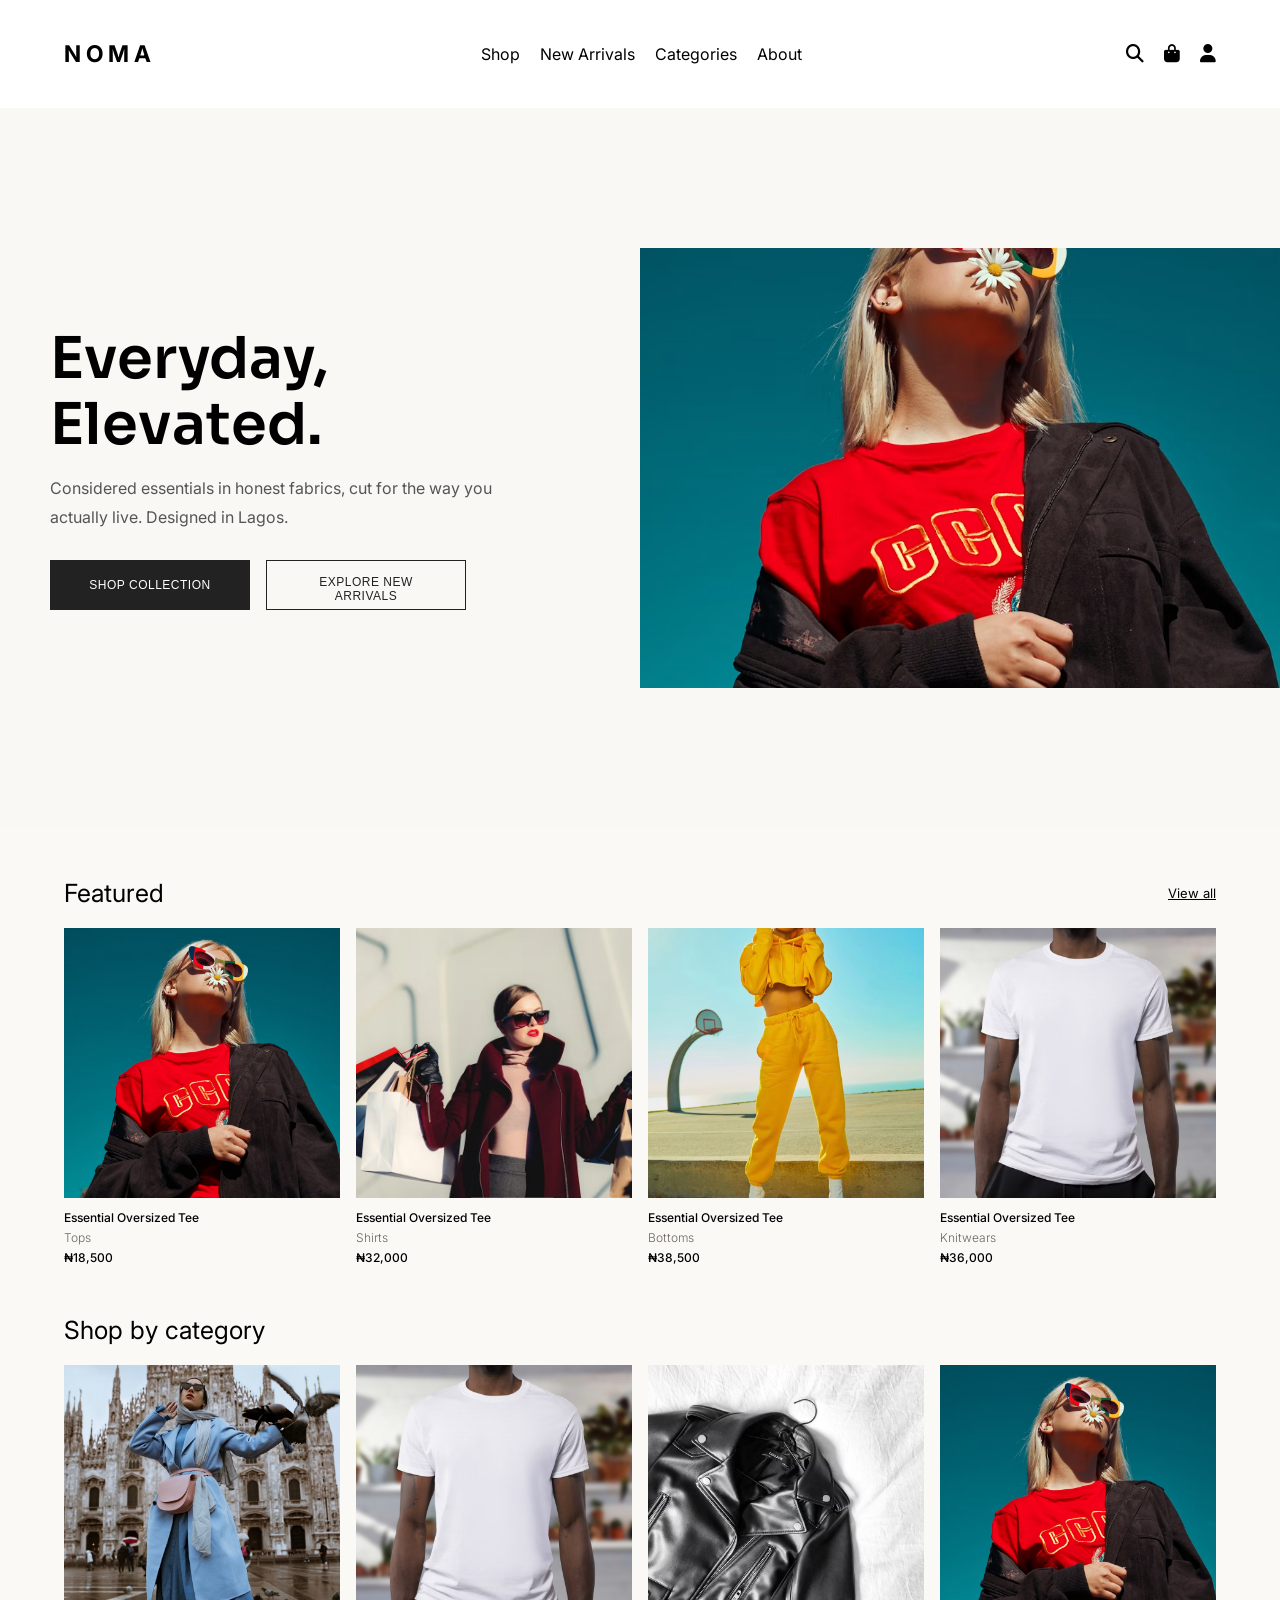
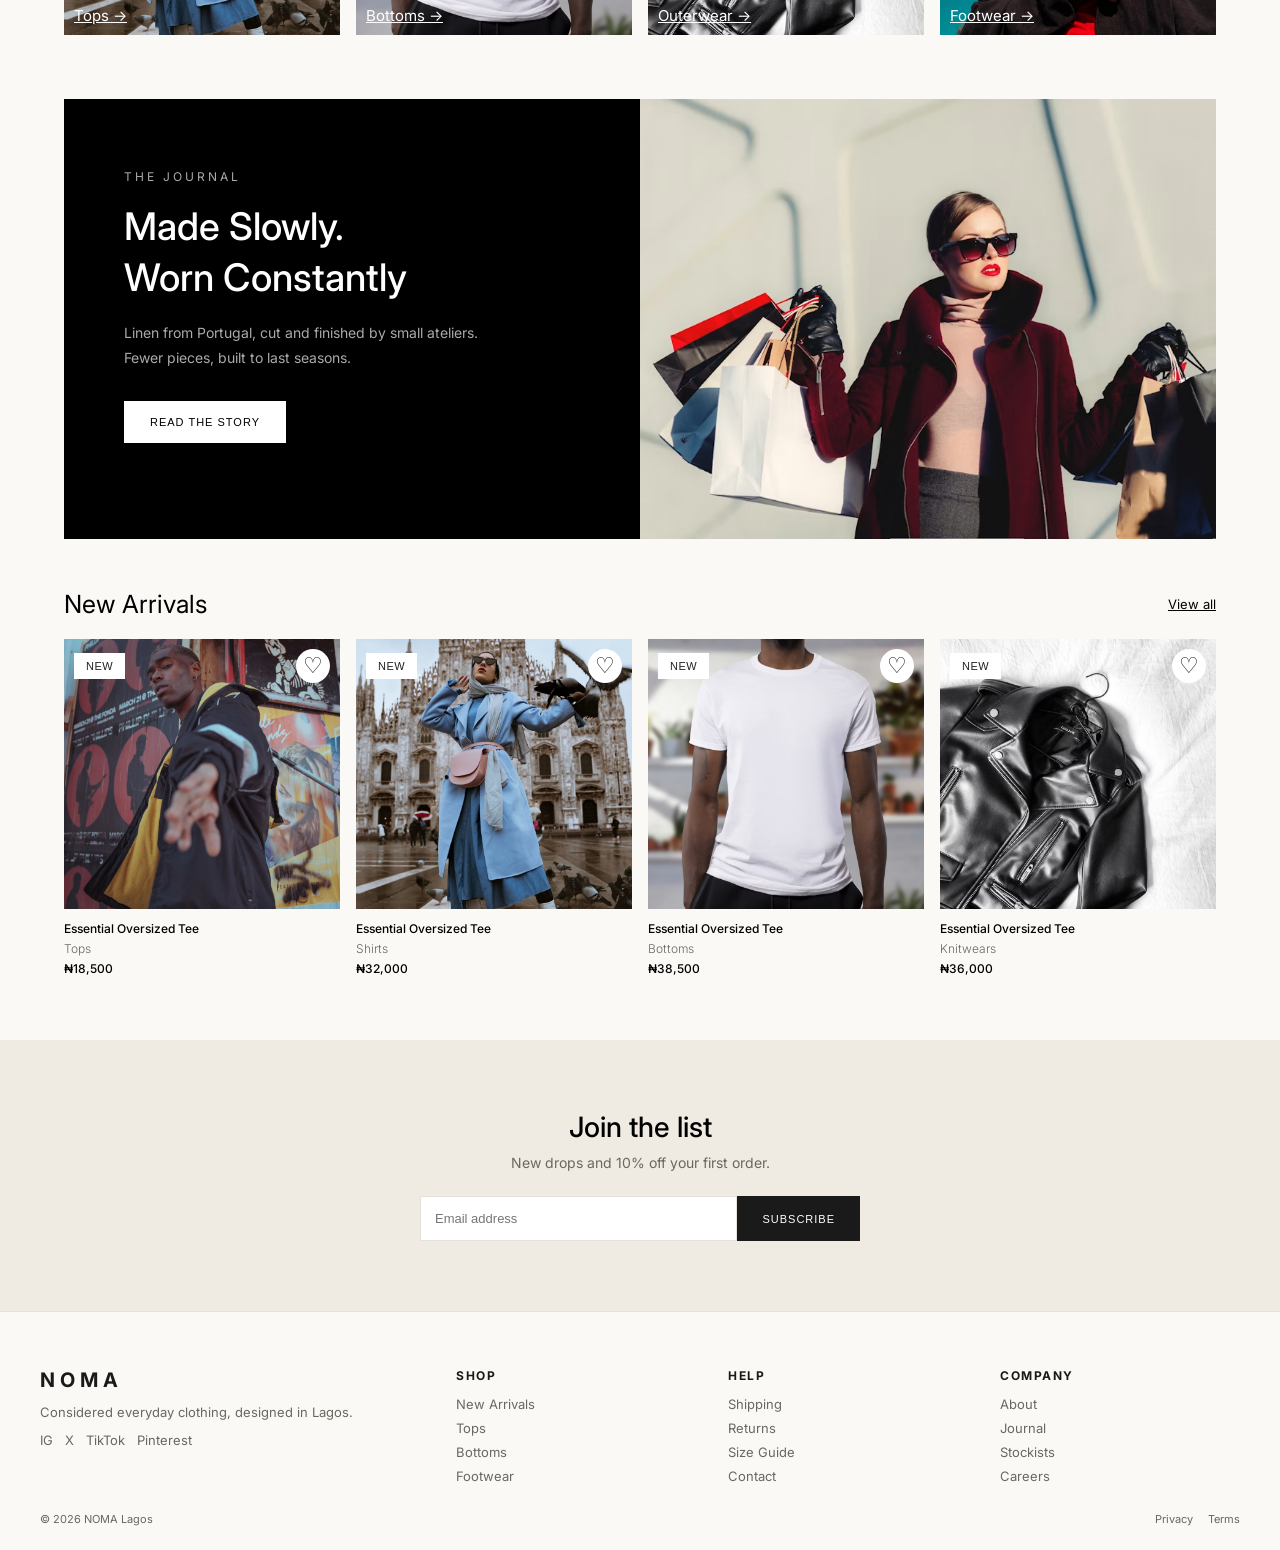
==== commit 90e10bc8: "update on hero" ====
--- a/index.html
+++ b/index.html
@@ -31,26 +31,28 @@
           <i class="fa-solid fa-user account-icon"></i>
         </div>
       </nav>
-
-      <div class="header">
+      <header class="header">
         <div class="header-text">
           <h1>
-            Everyday, <br />
-            Elevated
+            Everyday,<br />
+            Elevated.
           </h1>
+
           <p>
             Considered essentials in honest fabrics, cut for the way you
             actually live. Designed in Lagos.
           </p>
+
           <div class="button">
-            <button>SHOP COLLECTION</button>
-            <button>EXPLORE NEW ARRIVALS</button>
-          </div>
-        </div>
+            <button class="primary-btn">SHOP COLLECTION</button>
+            <button class="secondary-btn">EXPLORE NEW ARRIVALS</button>
+          </div>
+        </div>
+
         <div class="header-image">
-          <img src="./assets/product-5.avif" alt="" />
-        </div>
-      </div>
+          <img src="./assets/product-5.avif" alt="NOMA fashion collection" />
+        </div>
+      </header>
 
       <div class="feature">
         <div class="feature-text">
@@ -156,7 +158,7 @@
         <div class="feature-cards">
           <div class="product-card">
             <div class="product-image-container">
-              <img src="./assets/product-5.avif" class="product-image" />
+              <img src="./assets/product-4.avif" class="product-image" />
               <div class="feature-button">
                 <button class="product-badge">New</button>
                 <button class="wishlist-button">♡</button>
@@ -170,7 +172,7 @@
           </div>
           <div class="product-card">
             <div class="product-image-container">
-              <img src="./assets/product-1.avif" class="product-image" />
+              <img src="./assets/product-6.avif" class="product-image" />
               <div class="feature-button">
                 <button class="product-badge">New</button>
                 <button class="wishlist-button">♡</button>
@@ -184,7 +186,7 @@
           </div>
           <div class="product-card">
             <div class="product-image-container">
-              <img src="./assets/product-2.avif" class="product-image" />
+              <img src="./assets/product-3.avif" class="product-image" />
               <div class="feature-button">
                 <button class="product-badge">New</button>
                 <button class="wishlist-button">♡</button>
@@ -198,7 +200,7 @@
           </div>
           <div class="product-card">
             <div class="product-image-container">
-              <img src="./assets/product-3.avif" class="product-image" />
+              <img src="./assets/product-7.avif" class="product-image" />
               <div class="feature-button">
                 <button class="product-badge">New</button>
                 <button class="wishlist-button">♡</button>
--- a/css/style.css
+++ b/css/style.css
@@ -101,65 +101,77 @@
 }
 
 /* Header Css goes here >>>>> */
+/* =========================
+   HERO SECTION
+========================= */
 
 .header {
   display: flex;
+  width: 100%;
   min-height: 80vh;
   align-items: center;
-  padding-left: 20px;
   background-color: #faf8f5;
 }
+
+/* HERO TEXT */
+
 .header-text {
   width: 50%;
-}
-.header-image {
-  width: 50%;
-}
-.header-image img {
-  width: 100%;
-  height: auto;
-  max-height: 540px;
-  object-fit: cover;
-  display: block;
-}
+  display: flex;
+  flex-direction: column;
+  justify-content: center;
+  padding: 50px;
+  box-sizing: border-box;
+}
+
 .header-text h1 {
   font-family: "Sora", sans-serif;
-  font-size: 56px;
+  font-size: clamp(38px, 4.5vw, 64px);
   font-weight: 600;
   line-height: 1.15;
-}
+  margin-bottom: 16px;
+}
+
 .header-text p {
   font-size: 16px;
   line-height: 1.8;
   color: #555;
   max-width: 450px;
 }
+
+/* HERO BUTTONS */
+
 .button {
   display: flex;
   gap: 16px;
   margin-top: 28px;
-}
-.button button:first-child {
-  background-color: #222;
-  color: #fff;
-  border: 1px solid #222;
-}
-
-.button button:last-child {
-  background-color: transparent;
-  color: #222;
-  border: 1px solid #222;
-  font-size: 12px;
-}
+  flex-wrap: wrap;
+}
+
 .button button {
   padding: 14px 20px;
   width: 200px;
   height: 50px;
   cursor: pointer;
-  transition: 0.3s ease;
-}
+  font-size: 12px;
+  letter-spacing: 0.5px;
+  transition: all 0.3s ease;
+}
+
+.button button:first-child {
+  background-color: #222;
+  color: #fff;
+  border: 1px solid #222;
+}
+
 .button button:first-child:hover {
   background-color: #444;
+}
+
+.button button:last-child {
+  background-color: transparent;
+  color: #222;
+  border: 1px solid #222;
 }
 
 .button button:last-child:hover {
@@ -167,21 +179,84 @@
   color: #fff;
 }
 
+/* HERO IMAGE */
+
+.header-image {
+  width: 50%;
+  height: 440px;
+  overflow: hidden;
+}
+
+.header-image img {
+  width: 100%;
+  height: 100%;
+  object-fit: cover;
+  object-position: center;
+  display: block;
+}
+
+/* =========================
+   TABLET RESPONSIVENESS
+========================= */
+
 @media (max-width: 768px) {
   .header {
     flex-direction: column;
-    padding: 40px 20px;
-    gap: 32px;
-  }
-  .header-text,
+    min-height: auto;
+    padding: 40px 0;
+  }
+
+  .header-text {
+    width: 100%;
+    padding: 40px 30px;
+  }
+
+  .header-text h1 {
+    font-size: 46px;
+  }
+
   .header-image {
     width: 100%;
-  }
+    height: 380px;
+  }
+
   .button {
     flex-wrap: wrap;
   }
-  .header-image img {
-    max-height: 420px;
+}
+
+/* =========================
+   MOBILE RESPONSIVENESS
+========================= */
+
+@media (max-width: 480px) {
+  .header {
+    padding: 20px 0;
+  }
+
+  .header-text {
+    padding: 30px 20px;
+  }
+
+  .header-text h1 {
+    font-size: 38px;
+  }
+
+  .header-text p {
+    font-size: 14px;
+  }
+
+  .button {
+    flex-direction: column;
+    gap: 12px;
+  }
+
+  .button button {
+    width: 100%;
+  }
+
+  .header-image {
+    height: 320px;
   }
 }
 .feature {
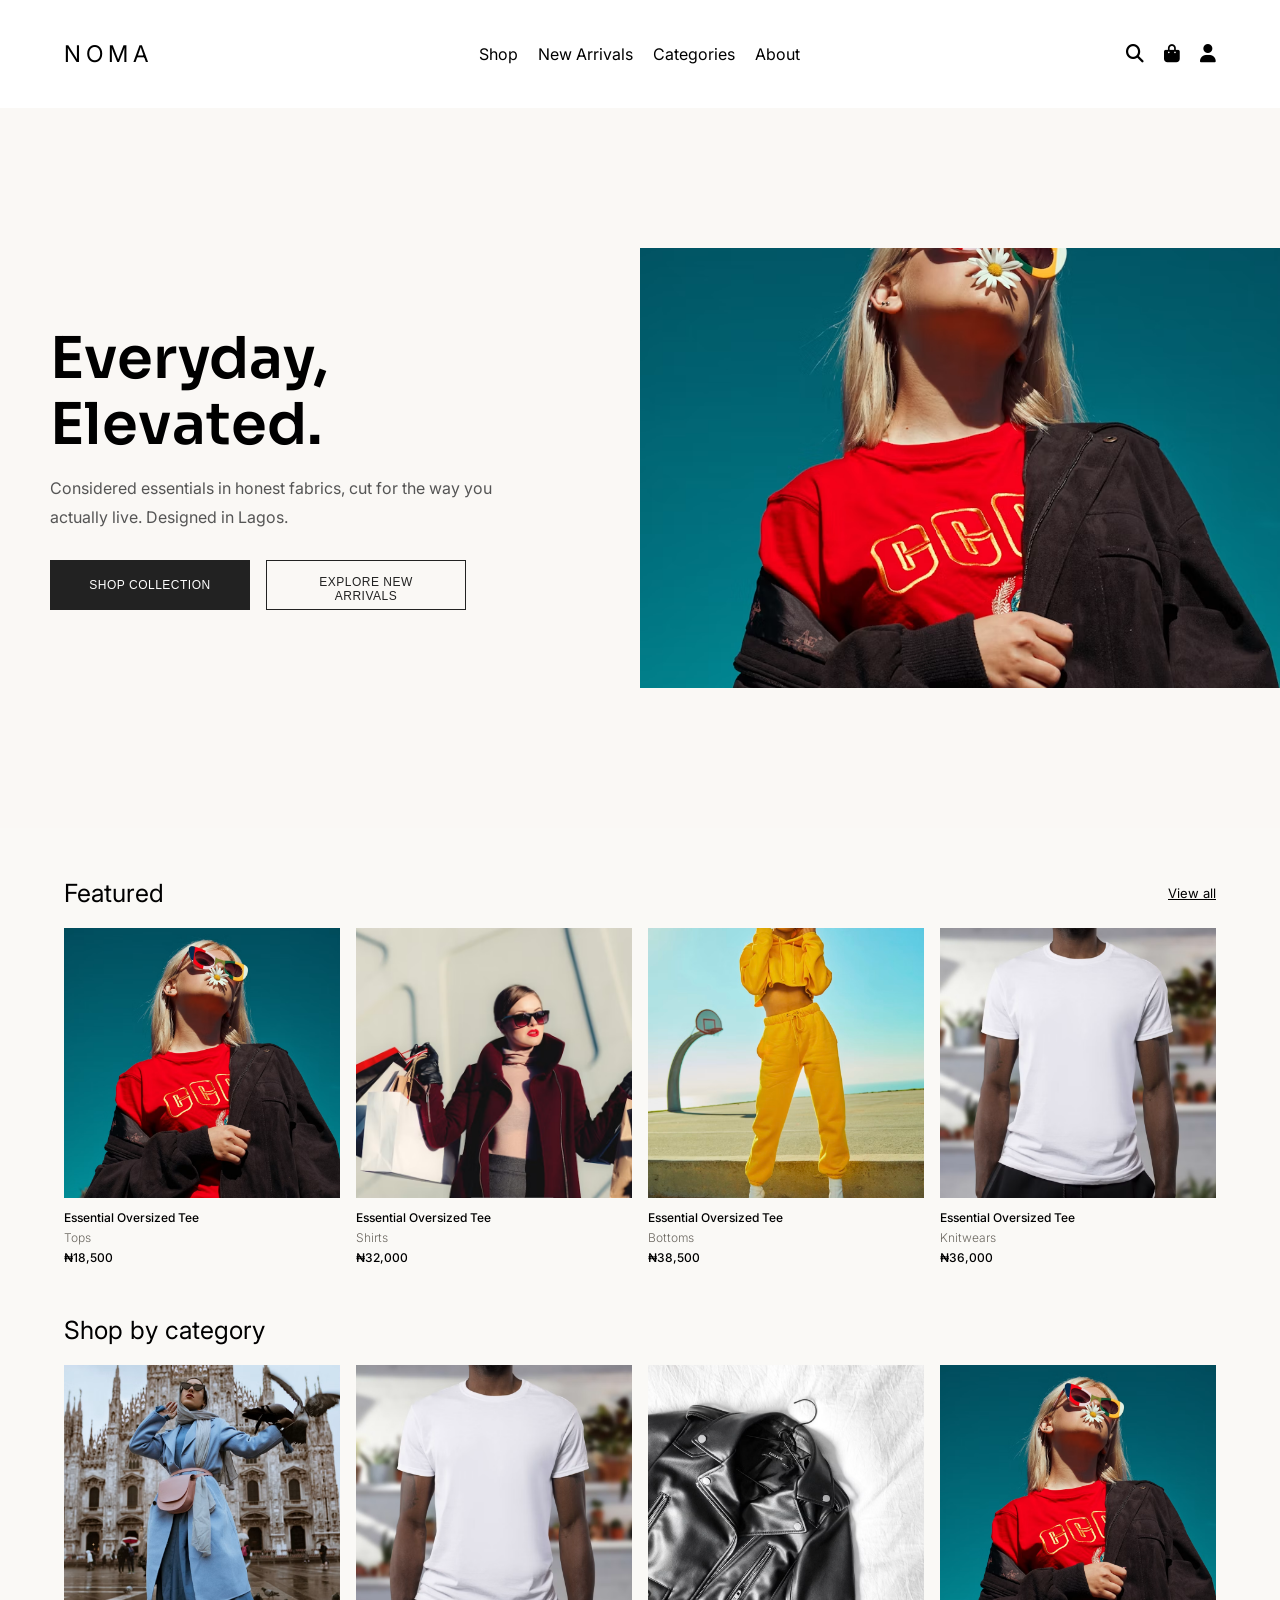
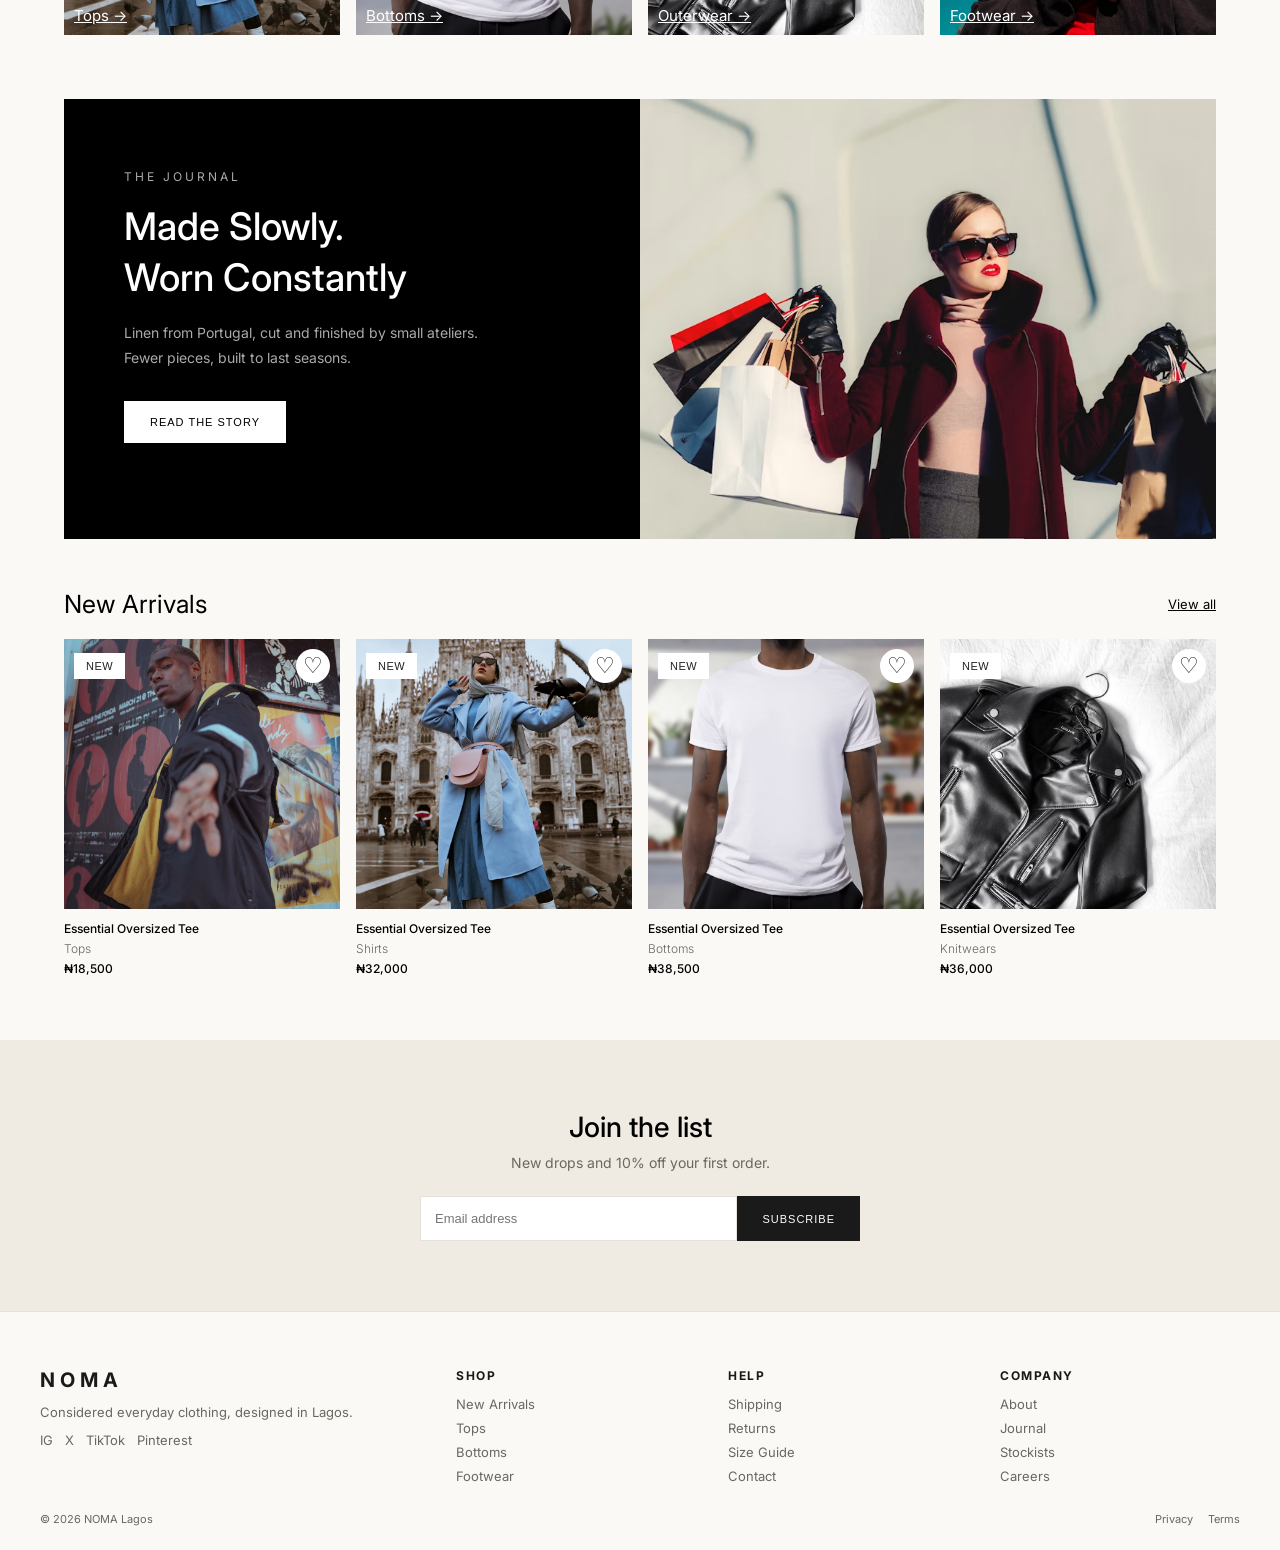
==== commit 0c90a833: "new update" ====
--- a/index.html
+++ b/index.html
@@ -16,10 +16,10 @@
       <nav class="nav">
         <i class="fa-solid fa-bars menu-icon" id="menu-toggle"></i>
 
-        <h1>NOMA</h1>
+        <a href="index.html">NOMA</a>
 
         <div class="nav-sect2" id="nav-links">
-          <a href="#">Shop</a>
+          <a href="shop.html">Shop</a>
           <a href="#">New Arrivals</a>
           <a href="#">Categories</a>
           <a href="#">About</a>
@@ -30,7 +30,7 @@
           <i class="fa-solid fa-bag-shopping"></i>
           <i class="fa-solid fa-user account-icon"></i>
         </div>
-      </nav>
+      </nav> 
       <header class="header">
         <div class="header-text">
           <h1>
--- a/css/style.css
+++ b/css/style.css
@@ -21,9 +21,11 @@
   padding: 15px 5%;
 }
 
-.nav > h1 {
+.nav > a {
+  text-decoration: none;
   letter-spacing: 5px;
   font-size: 23px;
+  color: #000;
 }
 
 .nav-sect2 {
@@ -87,7 +89,7 @@
     display: block;
   }
 
-  .nav > h1 {
+  .nav > a {
     font-size: 21px;
   }
 
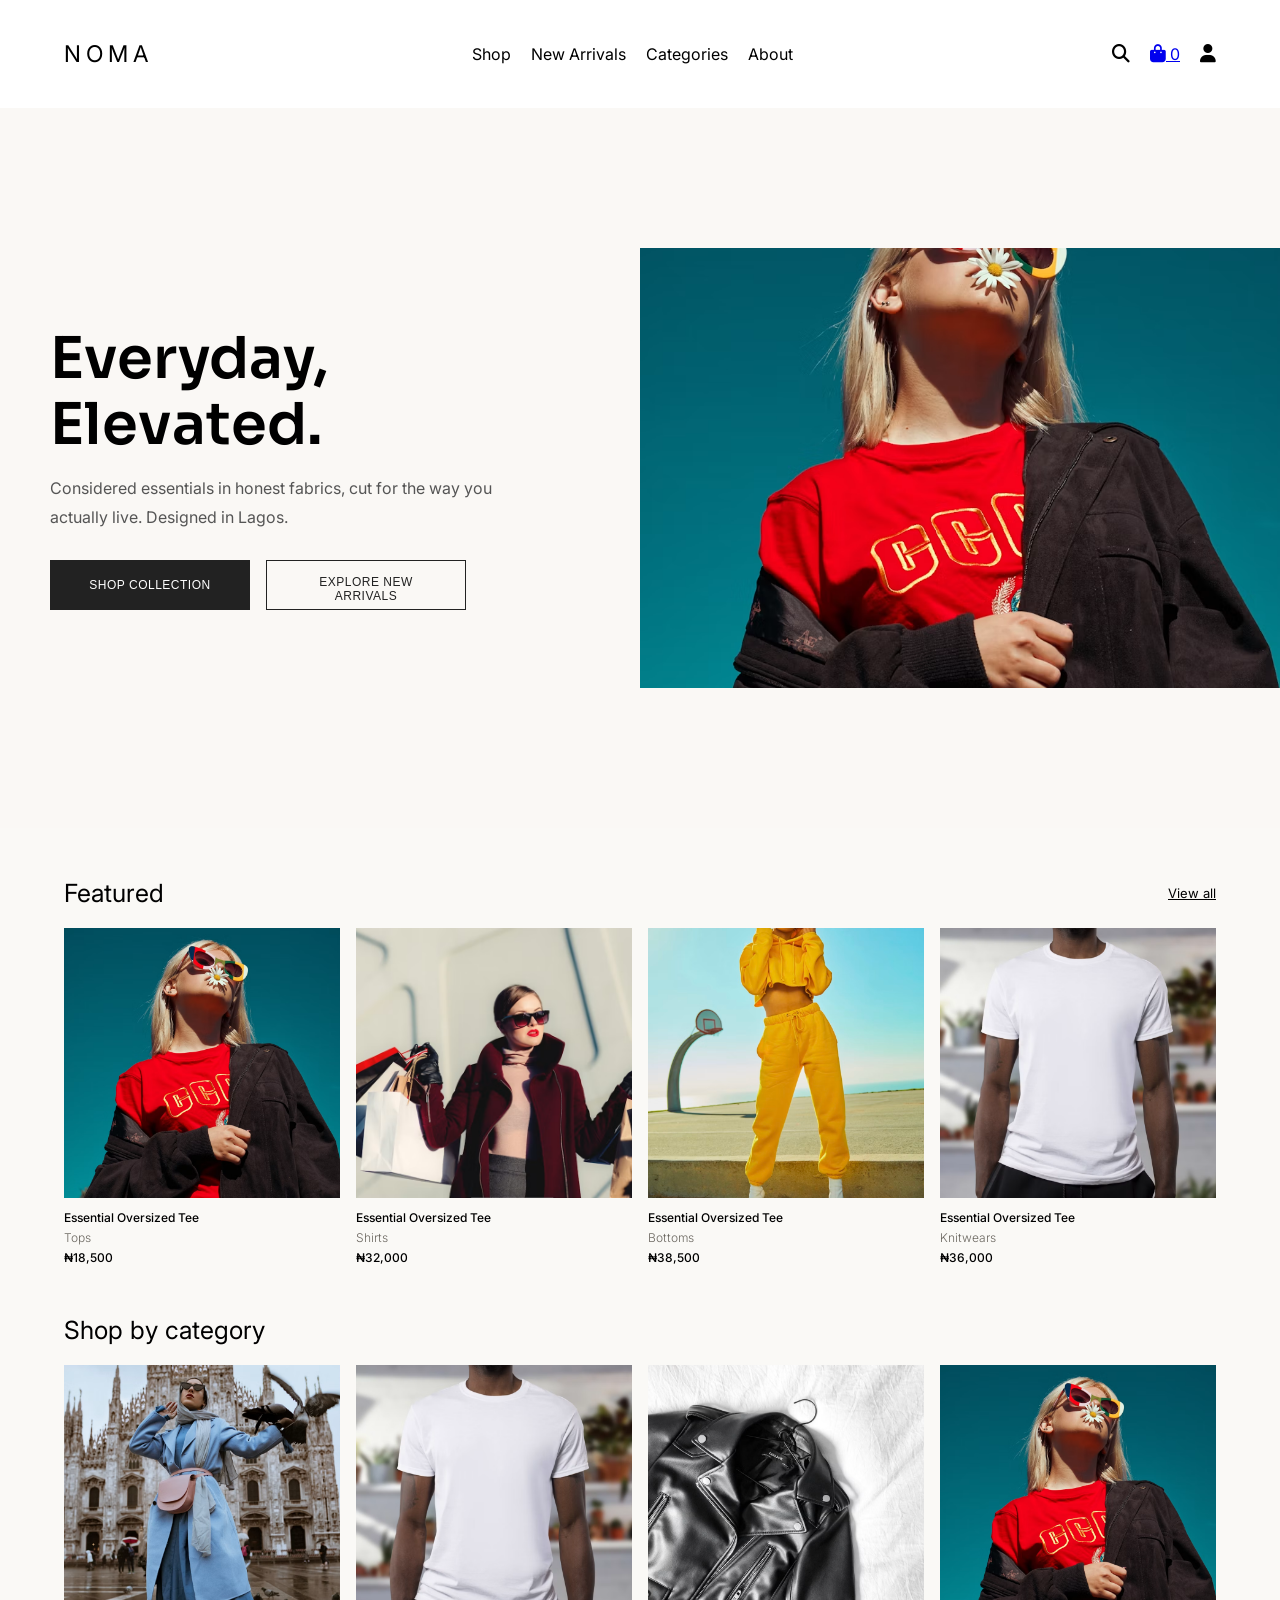
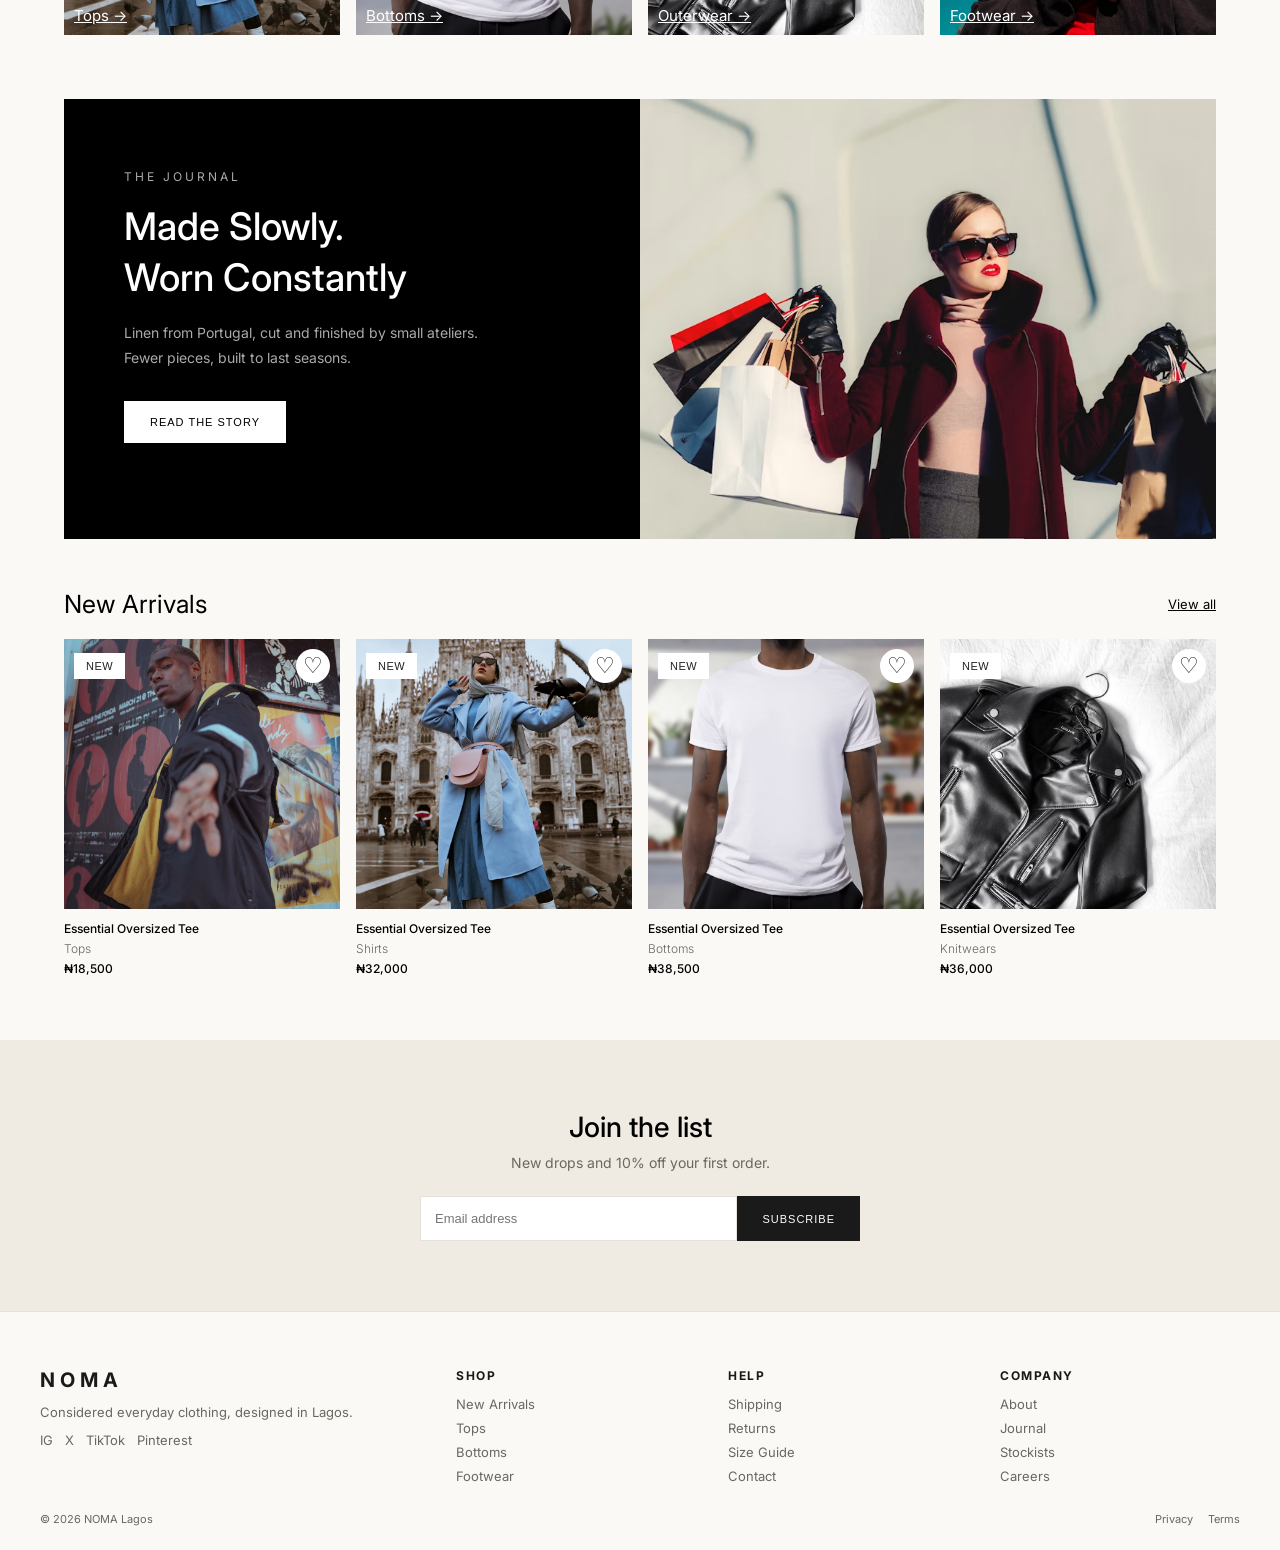
==== commit 313ea847: "last part" ====
--- a/index.html
+++ b/index.html
@@ -7,7 +7,7 @@
       rel="stylesheet"
       href="https://cdnjs.cloudflare.com/ajax/libs/font-awesome/6.7.2/css/all.min.css"
     />
-    <link rel="stylesheet" href="/css/style.css" />
+    <link rel="stylesheet" href="./css/style.css" />
     <title>NOMA</title>
   </head>
 
@@ -27,7 +27,7 @@
 
         <div class="nav-icons">
           <i class="fa-solid fa-magnifying-glass"></i>
-          <i class="fa-solid fa-bag-shopping"></i>
+          <a href="cart.html" aria-label="Your bag"><i class="fa-solid fa-bag-shopping"></i> <span class="cart-count">0</span></a>
           <i class="fa-solid fa-user account-icon"></i>
         </div>
       </nav> 
@@ -270,6 +270,7 @@
         </div>
       </div>
     </div>
+    <script src="js/products.js"></script>
     <script src="js/main.js"></script>
   </body>
 </html>
